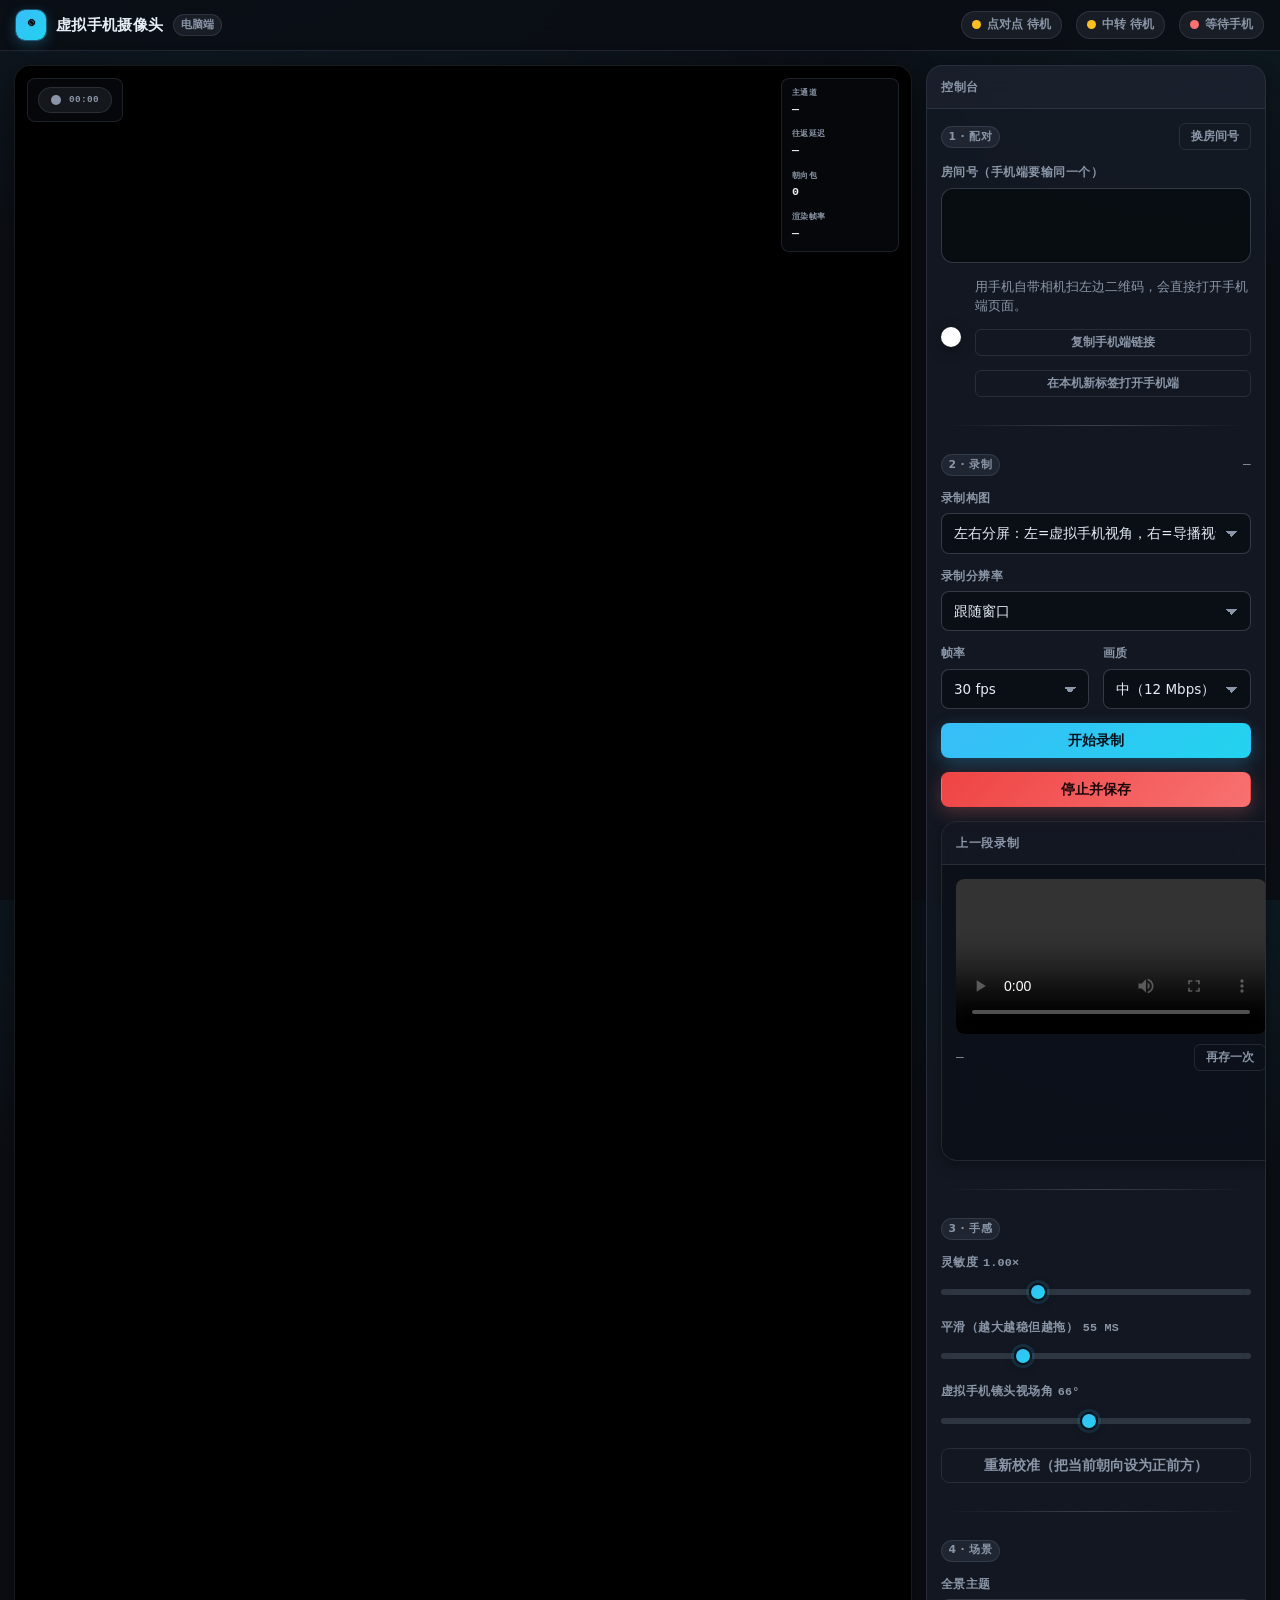
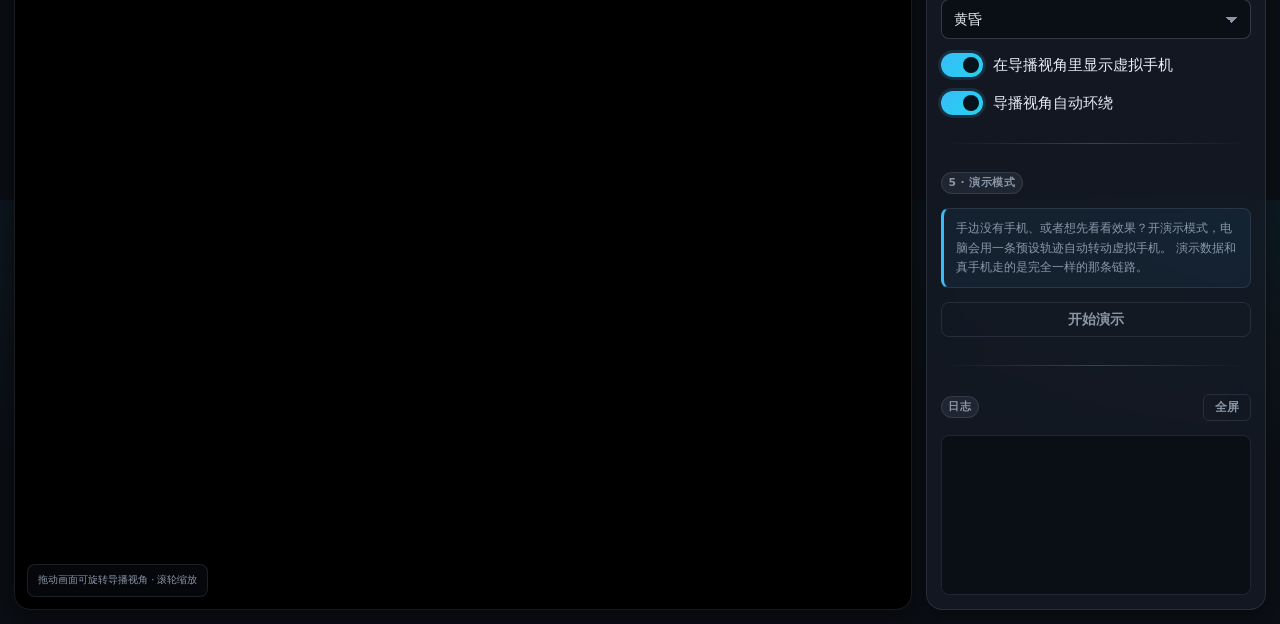
==== pc.html @ cfca565f "站点骨架：内嵌依赖、样式、部署流水线、全景模块与文档 - vendor/ 内嵌 three.js、OrbitControls、PeerJS、MQTT.js、qrcode-generator，运行时零 " ====
<!DOCTYPE html>
<html lang="zh-CN">
<head>
<meta charset="utf-8" />
<meta name="viewport" content="width=device-width, initial-scale=1, viewport-fit=cover" />
<title>电脑端 · 虚拟手机摄像头</title>
<link rel="stylesheet" href="./assets/css/style.css" />
<script src="./vendor/peerjs.min.js"></script>
<script src="./vendor/mqtt.min.js"></script>
<script src="./vendor/qrcode.min.js"></script>
<script type="importmap">
{ "imports": { "three": "./vendor/three.module.js" } }
</script>
</head>
<body>
<div class="app app--pc">
  <header class="topbar">
    <div class="brand">
      <span class="brand-logo">◉</span>
      <b>虚拟手机摄像头</b>
      <span class="badge">电脑端</span>
    </div>
    <div class="spacer"></div>
    <span class="pill" id="pill-webrtc"><span class="dot dot--warn"></span><span class="pill__text">点对点 待机</span></span>
    <span class="pill" id="pill-mqtt"><span class="dot dot--warn"></span><span class="pill__text">中转 待机</span></span>
    <span class="pill" id="pill-data"><span class="dot dot--bad"></span><span class="pill__text">等待手机</span></span>
  </header>

  <main class="main">
    <section class="viewport" id="viewport">
      <div id="stage" style="position:absolute;inset:0;display:flex;align-items:center;justify-content:center;">
        <canvas id="gl" class="viewport__canvas"></canvas>
      </div>

      <div class="overlay overlay--tl">
        <div class="rec" id="rec-badge">
          <span class="rec__dot"></span>
          <span class="rec__time" id="rec-time">00:00</span>
        </div>
      </div>

      <div class="overlay overlay--tr">
        <div class="grid-stats">
          <div class="stat"><span class="stat__k">主通道</span><span class="stat__v" id="s-chan">—</span></div>
          <div class="stat"><span class="stat__k">往返延迟</span><span class="stat__v" id="s-rtt">—</span></div>
          <div class="stat"><span class="stat__k">朝向包</span><span class="stat__v" id="s-pkts">0</span></div>
          <div class="stat"><span class="stat__k">渲染帧率</span><span class="stat__v" id="s-fps">—</span></div>
        </div>
      </div>

      <div class="overlay overlay--bl">
        <span class="muted">拖动画面可旋转导播视角 · 滚轮缩放</span>
      </div>

      <div id="labels"></div>
    </section>

    <aside class="panel">
      <div class="panel__title">控制台</div>
      <div class="panel__body">

        <div class="row">
          <span class="badge">1 · 配对</span>
          <button class="btn btn--ghost btn--sm" id="btn-new-room">换房间号</button>
        </div>

        <div class="field">
          <label class="field__label" for="room-display">房间号（手机端要输同一个）</label>
          <input class="input code-input" id="room-display" readonly />
        </div>

        <div class="row">
          <div class="qr" id="qr" style="flex:0 0 auto;"></div>
          <div class="stack" style="flex:1 1 0;min-width:0;">
            <p class="muted" style="margin:0;">用手机自带相机扫左边二维码，会直接打开手机端页面。</p>
            <button class="btn btn--ghost btn--sm btn--block" id="btn-copy-link">复制手机端链接</button>
            <button class="btn btn--ghost btn--sm btn--block" id="btn-open-phone">在本机新标签打开手机端</button>
          </div>
        </div>

        <div class="divider"></div>

        <div class="row">
          <span class="badge">2 · 录制</span>
          <span class="muted mono" id="hint-mime">—</span>
        </div>

        <div class="field">
          <label class="field__label" for="sel-layout">录制构图</label>
          <select class="select" id="sel-layout">
            <option value="split">左右分屏：左=虚拟手机视角，右=导播视角</option>
            <option value="phone">只录虚拟手机第一人称视角</option>
            <option value="operator">只录导播视角</option>
          </select>
        </div>

        <div class="field">
          <label class="field__label" for="sel-res">录制分辨率</label>
          <select class="select" id="sel-res">
            <option value="auto">跟随窗口</option>
            <option value="1280x720">横屏 1280 × 720</option>
            <option value="1920x1080">横屏 1920 × 1080</option>
            <option value="720x1280">竖屏 720 × 1280</option>
            <option value="1080x1920">竖屏 1080 × 1920</option>
          </select>
        </div>

        <div class="row">
          <div class="field" style="flex:1 1 0;">
            <label class="field__label" for="sel-fps">帧率</label>
            <select class="select" id="sel-fps">
              <option value="30">30 fps</option>
              <option value="60">60 fps</option>
            </select>
          </div>
          <div class="field" style="flex:1 1 0;">
            <label class="field__label" for="sel-quality">画质</label>
            <select class="select" id="sel-quality">
              <option value="20000000">高（20 Mbps）</option>
              <option value="12000000" selected>中（12 Mbps）</option>
              <option value="6000000">低（6 Mbps）</option>
            </select>
          </div>
        </div>

        <div class="stack">
          <button class="btn btn--primary btn--block" id="btn-rec">开始录制</button>
          <button class="btn btn--danger btn--block hidden" id="btn-stop">停止并保存</button>
        </div>

        <div class="panel hidden" id="result-panel" style="background:rgba(6,9,14,0.5);">
          <div class="panel__title">上一段录制</div>
          <div class="panel__body" style="gap:10px;">
            <video id="result-video" controls playsinline style="width:100%;border-radius:8px;background:#000;"></video>
            <div class="row">
              <span class="muted mono" id="result-meta">—</span>
              <button class="btn btn--ghost btn--sm" id="btn-again">再存一次</button>
            </div>
          </div>
        </div>

        <div class="divider"></div>

        <div class="row"><span class="badge">3 · 手感</span></div>

        <div class="field">
          <label class="field__label" for="rng-gain">灵敏度 <span class="mono" id="val-gain">1.00×</span></label>
          <input class="range" id="rng-gain" type="range" min="0.4" max="2.4" step="0.05" value="1" />
        </div>

        <div class="field">
          <label class="field__label" for="rng-smooth">平滑（越大越稳但越拖） <span class="mono" id="val-smooth">55 ms</span></label>
          <input class="range" id="rng-smooth" type="range" min="0" max="220" step="5" value="55" />
        </div>

        <div class="field">
          <label class="field__label" for="rng-fov">虚拟手机镜头视场角 <span class="mono" id="val-fov">66°</span></label>
          <input class="range" id="rng-fov" type="range" min="35" max="100" step="1" value="66" />
        </div>

        <button class="btn btn--ghost btn--block" id="btn-recal">重新校准（把当前朝向设为正前方）</button>

        <div class="divider"></div>

        <div class="row"><span class="badge">4 · 场景</span></div>

        <div class="field">
          <label class="field__label" for="sel-theme">全景主题</label>
          <select class="select" id="sel-theme">
            <option value="dusk" selected>黄昏</option>
            <option value="day">白天</option>
            <option value="night">夜晚</option>
            <option value="space">深空</option>
          </select>
        </div>

        <label class="switch">
          <input type="checkbox" id="sw-phone" checked />
          <span class="switch__track"></span>
          <span>在导播视角里显示虚拟手机</span>
        </label>

        <label class="switch">
          <input type="checkbox" id="sw-auto" checked />
          <span class="switch__track"></span>
          <span>导播视角自动环绕</span>
        </label>

        <div class="divider"></div>

        <div class="row"><span class="badge">5 · 演示模式</span></div>
        <div class="help">
          手边没有手机、或者想先看看效果？开演示模式，电脑会用一条预设轨迹自动转动虚拟手机。
          演示数据和真手机走的是完全一样的那条链路。
        </div>
        <button class="btn btn--ghost btn--block" id="btn-demo">开始演示</button>

        <div class="divider"></div>

        <div class="row">
          <span class="badge">日志</span>
          <button class="btn btn--ghost btn--sm" id="btn-fullscreen">全屏</button>
        </div>
        <div class="log" id="log"></div>

      </div>
    </aside>
  </main>
</div>

<div class="toast" id="toast"></div>

<script type="module">
import { VirtualPhoneStudio } from './src/scene.js';
import { DualTransport } from './src/transport.js';
import { OrientationSmoother } from './src/orientation.js';
import { CanvasRecorder, recorderSupport } from './src/recorder.js';
import { renderQr } from './src/qr.js';
import { MSG, randomRoom, normalizeRoom, isValidRoom } from './src/protocol.js';
import {
  $, createLogger, createToast, setPill, copyText, downloadBlob,
  fmtClock, fmtBytes, timestampName, toggleFullscreen,
} from './src/ui.js';
import * as THREE from 'three';

const log = createLogger($('#log'));
const toast = createToast($('#toast'));

// ---- 房间号 -------------------------------------------------------------

const params = new URLSearchParams(location.search);
let room = normalizeRoom(params.get('room'));
if (!isValidRoom(room)) {
  room = randomRoom();
  params.set('room', room);
  history.replaceState(null, '', `${location.pathname}?${params}`);
}

function phoneUrl(r = room) {
  const url = new URL('./phone.html', location.href);
  url.searchParams.set('room', r);
  url.search = url.searchParams.toString();
  return url.toString();
}

function setupRoom(r) {
  room = r;
  $('#room-display').value = r;
  renderQr($('#qr'), phoneUrl(r));
}
setupRoom(room);

// ---- 3D 场景 ------------------------------------------------------------

const studio = new VirtualPhoneStudio({ canvas: $('#gl'), container: $('#stage') });
studio.setLayout($('#sel-layout').value);
studio.setFov(Number($('#rng-fov').value));

let panoramaTheme = $('#sel-theme').value;
async function applyTheme(theme) {
  await studio.setPanorama(theme);
  log.ok(`全景已切换：${theme}`);
}
applyTheme(panoramaTheme).catch((err) => log.err(`全景加载失败：${err.message}`));

// ---- 传输 / 朝向 ---------------------------------------------------------

let transport = null;
const smoother = new OrientationSmoother({ tau: 0.055 });
const incoming = new THREE.Quaternion();
let lastOrientationAt = -1e9;
let demoRunning = false;
let demoHandler = 0;

const CHANNEL_LABEL = { webrtc: 'WebRTC', mqtt: 'MQTT', demo: '演示' };
const STATE_LABEL = { idle: '待机', connecting: '连接中', open: '已连', failed: '不可用' };

function pillState(state) {
  if (state === 'open') return 'ok';
  if (state === 'failed') return 'bad';
  return 'warn';
}

function paintStatus(snap) {
  setPill($('#pill-webrtc'), pillState(snap.webrtc.state), `点对点 ${STATE_LABEL[snap.webrtc.state] || snap.webrtc.state}`);
  setPill($('#pill-mqtt'), pillState(snap.mqtt.state), `中转 ${STATE_LABEL[snap.mqtt.state] || snap.mqtt.state}`);
}

function onMessage(msg) {
  if (msg.t === MSG.ORIENT && Array.isArray(msg.q) && msg.q.length === 4) {
    incoming.fromArray(msg.q);
    smoother.push(incoming, performance.now());
    lastOrientationAt = performance.now();
    if (msg.from === 'phone' && demoRunning) stopDemo('真手机已接入，演示模式自动关闭');
    return;
  }
  if (msg.t === MSG.HELLO) {
    log.ok(`手机端已接入房间 ${room}`);
    toast('手机已连接，转动手机试试');
  }
}

function startTransport(r) {
  if (transport) transport.close();
  transport = new DualTransport({ room: r, role: 'pc', log: () => {} });
  transport.onMessage(onMessage);
  transport.onStatus(paintStatus);
  transport.start();
  log.info(`开始监听房间 ${r}（WebRTC + MQTT 双通道）`);
}

startTransport(room);

let fpsFrames = 0;
let fpsAt = performance.now();

studio.onFrame = (dt) => {
  fpsFrames++;
  const fresh = performance.now() - lastOrientationAt < 1200;
  if (fresh) {
    smoother.latency = (transport?.stats.rtt || 0) / 1000;
    studio.setOrientation(smoother.update(dt));
  } else {
    studio.setIdle(true);
  }
};

// ---- 演示模式 -----------------------------------------------------------

const demoEuler = new THREE.Euler();
const demoQuat = new THREE.Quaternion();

function demoOrientation(t) {
  demoEuler.set(
    Math.sin(t * 0.21 + 1.1) * 0.40,
    Math.sin(t * 0.33) * 1.65,
    Math.sin(t * 0.13) * 0.20,
    'YXZ',
  );
  return demoQuat.setFromEuler(demoEuler);
}

function startDemo() {
  if (demoRunning) return;
  demoRunning = true;
  smoother.calibrated = false;
  lastOrientationAt = -1e9;
  const t0 = performance.now();
  demoHandler = setInterval(() => {
    const q = demoOrientation((performance.now() - t0) / 1000);
    transport.inject(MSG.ORIENT, { q: q.toArray() });
  }, 1000 / 60);
  $('#btn-demo').textContent = '停止演示';
  $('#btn-demo').classList.replace('btn--ghost', 'btn--danger');
  log.ok('演示模式开启');
}

function stopDemo(reason) {
  if (!demoRunning) return;
  demoRunning = false;
  clearInterval(demoHandler);
  demoHandler = 0;
  $('#btn-demo').textContent = '开始演示';
  $('#btn-demo').classList.replace('btn--danger', 'btn--ghost');
  if (reason) {
    log.warn(reason);
    toast(reason, 'err');
  }
}

// ---- 录制 ---------------------------------------------------------------

const support = recorderSupport();
$('#hint-mime').textContent = support.ok ? support.mimeType.slice(0, 24) : '不支持录制';
if (!support.ok) {
  $('#btn-rec').disabled = true;
  $('#btn-rec').textContent = '此浏览器不支持录制';
  log.err('这个浏览器不支持 canvas.captureStream()，请换电脑上的 Chrome 或 Edge');
}

let resultUrl = '';

const recorder = new CanvasRecorder($('#gl'), {
  onStateChange: ({ state, error }) => {
    const live = state === 'recording';
    $('#rec-badge').classList.toggle('rec--live', live);
    $('#btn-rec').classList.toggle('hidden', live);
    $('#btn-stop').classList.toggle('hidden', !live);
    if (state === 'error') {
      log.err(`录制出错：${error?.message || error}`);
      toast('录制出错，请看右侧日志', 'err');
    }
  },
  onDone: ({ blob, duration, mimeType }) => {
    const ext = mimeType.includes('mp4') ? 'mp4' : 'webm';
    const name = timestampName('虚拟手机录制', ext);
    downloadBlob(blob, name);
    if (resultUrl) URL.revokeObjectURL(resultUrl);
    resultUrl = URL.createObjectURL(blob);
    const video = $('#result-video');
    video.src = resultUrl;
    $('#result-meta').textContent = `${fmtClock(duration)} · ${fmtBytes(blob.size)} · .${ext}`;
    $('#result-panel').classList.remove('hidden');
    $('#result-panel').dataset.filename = name;
    log.ok(`已保存 ${name}（${fmtClock(duration)}，${fmtBytes(blob.size)}）`);
    toast('录制完成，视频已开始下载');
  },
});

function startRecording() {
  try {
    recorder.start({
      fps: Number($('#sel-fps').value),
      bitsPerSecond: Number($('#sel-quality').value),
    });
    log.ok('开始录制虚拟手机画面');
  } catch (err) {
    log.err(err.message);
    toast(err.message, 'err');
  }
}

// ---- 控件 ---------------------------------------------------------------

$('#sel-layout').addEventListener('change', (e) => {
  studio.setLayout(e.target.value);
  updateViewLabels();
  if (e.target.value === 'split') toast('分屏模式下，录出来的视频会包含左右两半');
});

$('#sel-res').addEventListener('change', (e) => {
  const value = e.target.value;
  if (value === 'auto') {
    studio.setRenderSize('auto');
    return;
  }
  const [w, h] = value.split('x').map(Number);
  studio.setRenderSize({ w, h });
  log.info(`渲染分辨率固定为 ${w}×${h}，录制出来的视频就是这个尺寸`);
});

$('#rng-gain').addEventListener('input', (e) => {
  const gain = Number(e.target.value);
  smoother.gain = gain;
  $('#val-gain').textContent = `${gain.toFixed(2)}×`;
});

$('#rng-smooth').addEventListener('input', (e) => {
  const ms = Number(e.target.value);
  smoother.tau = Math.max(0.001, ms / 1000);
  $('#val-smooth').textContent = `${ms} ms`;
});

$('#rng-fov').addEventListener('input', (e) => {
  const fov = Number(e.target.value);
  studio.setFov(fov);
  $('#val-fov').textContent = `${fov}°`;
});

$('#btn-recal').addEventListener('click', () => {
  smoother.calibrate();
  studio.snapOrientation();
  log.info('已重新校准，当前朝向被设为正前方');
  toast('已重新校准');
});

$('#sel-theme').addEventListener('change', (e) => {
  panoramaTheme = e.target.value;
  applyTheme(panoramaTheme).catch((err) => log.err(`全景加载失败：${err.message}`));
});

$('#sw-phone').addEventListener('change', (e) => studio.setShowPhone(e.target.checked));
$('#sw-auto').addEventListener('change', (e) => studio.setAutoRotate(e.target.checked));

$('#btn-rec').addEventListener('click', startRecording);
$('#btn-stop').addEventListener('click', () => recorder.stop());
$('#btn-demo').addEventListener('click', () => (demoRunning ? stopDemo('演示已停止') : startDemo()));
$('#btn-fullscreen').addEventListener('click', () => toggleFullscreen(document.documentElement));

$('#btn-copy-link').addEventListener('click', async () => {
  const ok = await copyText(phoneUrl());
  toast(ok ? '手机端链接已复制' : '复制失败，请手动抄写下面的房间号', ok ? 'ok' : 'err');
});

$('#btn-open-phone').addEventListener('click', () => window.open(phoneUrl(), '_blank'));

$('#btn-new-room').addEventListener('click', () => {
  const next = randomRoom();
  params.set('room', next);
  history.replaceState(null, '', `${location.pathname}?${params}`);
  setupRoom(next);
  startTransport(next);
  smoother.calibrated = false;
  lastOrientationAt = -1e9;
  log.warn(`已换到新房间 ${next}，手机端需要重新扫码`);
  toast(`新房间号 ${next}`);
});

$('#btn-again').addEventListener('click', () => {
  const blob = recorder.lastBlob;
  if (!blob) return;
  downloadBlob(blob, $('#result-panel').dataset.filename || timestampName('虚拟手机录制', 'webm'));
});

// 空格键开始 / 停止录制
window.addEventListener('keydown', (e) => {
  if (e.code !== 'Space' || e.target instanceof HTMLInputElement || e.target instanceof HTMLSelectElement) return;
  e.preventDefault();
  recorder.recording ? recorder.stop() : startRecording();
});

// ---- 视口标签与实时读数 --------------------------------------------------

const labelLayer = $('#labels');

// 只建一次 DOM，之后每次只改位置和文案，避免每 400ms 重建节点。
function makeLabel() {
  const el = document.createElement('div');
  el.className = 'pip__label';
  labelLayer.appendChild(el);
  return el;
}
const phoneLabel = makeLabel();
const operatorLabel = makeLabel();

function updateViewLabels() {
  const view = studio.getViewRects();
  const { scale, size } = view;
  const place = (el, rect, text) => {
    if (!rect || !text) {
      el.classList.add('hidden');
      return;
    }
    el.classList.remove('hidden');
    el.style.left = `${rect.x * scale + 12}px`;
    el.style.bottom = `${(size.h - rect.y - rect.h) * scale + 12}px`;
    el.textContent = text;
  };
  place(phoneLabel, view.phone, '虚拟手机视角（录这里）');
  place(operatorLabel, view.operator, '导播视角');
}

setInterval(() => {
  const now = performance.now();
  const fps = (fpsFrames * 1000) / Math.max(1, now - fpsAt);
  fpsFrames = 0;
  fpsAt = now;

  $('#s-fps').textContent = Number.isFinite(fps) ? fps.toFixed(0) : '—';
  const stats = transport?.stats;
  $('#s-chan').textContent = stats?.primaryChannel ? CHANNEL_LABEL[stats.primaryChannel] : '—';
  $('#s-rtt').textContent = Number.isFinite(stats?.rtt) ? `${stats.rtt.toFixed(0)} ms` : '—';
  $('#s-pkts').textContent = String(stats?.orientCount ?? 0);

  const active = transport?.peerActive;
  setPill($('#pill-data'), active ? 'ok' : 'bad', active ? '手机在线' : '等待手机');

  if (recorder.recording) $('#rec-time').textContent = fmtClock(recorder.elapsed);
  updateViewLabels();
}, 400);

updateViewLabels();

// ---- 收尾 ---------------------------------------------------------------

window.addEventListener('beforeunload', () => {
  transport?.close();
  clearInterval(demoHandler);
  studio.dispose();
});

if (params.get('debug') === '1') {
  window.__vf = { studio, transport, smoother, recorder, startDemo, stopDemo, room: () => room };
  log.warn('已开启调试钩子 window.__vf');
}

log.ok('电脑端已就绪，把上面的房间号或二维码给手机端');
</script>
</body>
</html>
---- assets/css/style.css ----
/* ==========================================================================
   style.css — 深色科技风 / 玻璃拟态工具界面
   --------------------------------------------------------------------------
   分区索引：
     01. 主题变量 (:root)
     02. 基础重置与排版 (html / body)
     03. 通用工具类 (hidden / muted / mono / divider / kbd / qr / badge / spacer)
     04. 应用骨架与顶栏 (.app / .topbar / .brand / .main)
     05. 状态指示 (.pill / .dot)
     06. 面板组件 (.panel / .stack / .row)
     07. 按钮 (.btn 及修饰符)
     08. 表单控件 (.field / .input / .select / .range / .switch)
     09. 房间码输入 (.code-input)
     10. 首页角色选择 (.role-grid / .role-card)
     11. 3D 视口与叠加层 (.viewport / .overlay)
     12. 画中画预览与录制指示 (.pip / .rec)
     13. 数据读数 (.hud / .stat / .grid-stats)
     14. 触摸方向盘 (.pad)
     15. 日志 (.log)
     16. 提示条 (.toast)
     17. 说明与帮助 (.help)
     18. 响应式布局
     19. 无障碍与动画偏好
   ========================================================================== */


/* ===== 01. 主题变量 (:root) ===== */
:root {
  /* 基础背景层级 */
  --bg: #0b0e14;            /* 页面底色：深灰近黑 */
  --bg-elev: #11151f;       /* 抬升背景（视口、凹陷区） */
  --panel: rgba(23, 28, 40, 0.72); /* 玻璃面板半透明底 */
  --panel-solid: #161b26;   /* 面板降级实色 */
  --border: rgba(148, 163, 184, 0.16); /* 常规描边 */
  --border-strong: rgba(148, 163, 184, 0.30);

  /* 文字 */
  --text: #e6edf6;
  --text-dim: #8b97a8;      /* 次级 / 说明文字 */

  /* 强调色：青蓝 */
  --accent: #38bdf8;
  --accent-2: #22d3ee;      /* 次级青蓝（渐变 / hover） */
  --accent-soft: rgba(56, 189, 248, 0.14);
  --accent-ring: rgba(56, 189, 248, 0.45);

  /* 语义色 */
  --ok: #34d399;
  --warn: #fbbf24;
  --err: #f87171;

  /* 尺寸与节奏 */
  --radius: 12px;
  --radius-sm: 8px;
  --radius-lg: 16px;
  --gap: 14px;

  /* 阴影与模糊 */
  --shadow: 0 10px 30px rgba(0, 0, 0, 0.45);
  --shadow-sm: 0 4px 14px rgba(0, 0, 0, 0.35);
  --blur: 14px;

  /* 单色字体栈 */
  --mono: ui-monospace, "SFMono-Regular", "SF Mono", Menlo, Consolas,
    "Liberation Mono", monospace;
}


/* ===== 02. 基础重置与排版 (html / body) ===== */
* {
  box-sizing: border-box;
}

html {
  height: 100%;
  color-scheme: dark;
  -webkit-text-size-adjust: 100%;
  text-size-adjust: 100%;
}

body {
  min-height: 100%;
  margin: 0;
  padding: 0;
  background:
    radial-gradient(1200px 600px at 15% -10%, rgba(56, 189, 248, 0.08), transparent 60%),
    radial-gradient(1000px 500px at 100% 0%, rgba(34, 211, 238, 0.06), transparent 55%),
    var(--bg);
  color: var(--text);
  font-family: system-ui, -apple-system, "Segoe UI", "Microsoft YaHei",
    "PingFang SC", "Noto Sans SC", sans-serif;
  font-size: 15px;
  line-height: 1.5;
  -webkit-font-smoothing: antialiased;
  -moz-osx-font-smoothing: grayscale;
}

h1, h2, h3, h4, p {
  margin: 0;
}

a {
  color: var(--accent);
  text-decoration: none;
}

a:hover {
  color: var(--accent-2);
}


/* ===== 03. 通用工具类 ===== */
.hidden {
  display: none; /* 覆盖性工具类，用于 JS 切换显示 */
}

.muted {
  color: var(--text-dim);
  font-size: 0.85em;
}

.mono {
  font-family: var(--mono);
  font-variant-numeric: tabular-nums;
  letter-spacing: 0.02em;
}

.divider {
  height: 1px;
  width: 100%;
  border: 0;
  margin: var(--gap) 0;
  background: linear-gradient(
    to right,
    transparent,
    var(--border-strong),
    transparent
  );
}

.spacer {
  flex: 1 1 auto;
}

.kbd {
  display: inline-flex;
  align-items: center;
  justify-content: center;
  min-width: 1.6em;
  padding: 0.15em 0.5em;
  border: 1px solid var(--border-strong);
  border-bottom-width: 2px;
  border-radius: 6px;
  background: rgba(148, 163, 184, 0.10);
  color: var(--text);
  font-family: var(--mono);
  font-size: 0.78em;
  line-height: 1.2;
  white-space: nowrap;
}

.badge {
  display: inline-flex;
  align-items: center;
  gap: 0.35em;
  padding: 0.18em 0.6em;
  border: 1px solid var(--border);
  border-radius: 999px;
  background: rgba(148, 163, 184, 0.10);
  color: var(--text-dim);
  font-size: 0.72em;
  font-weight: 600;
  letter-spacing: 0.04em;
  text-transform: uppercase;
}

.qr {
  display: inline-flex;
  align-items: center;
  justify-content: center;
  padding: 10px;
  border-radius: var(--radius);
  background: #ffffff; /* 二维码需白底留白保证可扫 */
  box-shadow: var(--shadow-sm);
  line-height: 0;
}

.qr img,
.qr canvas,
.qr svg {
  display: block;
  width: 100%;
  max-width: 220px;
  height: auto;
  border-radius: 4px;
}


/* ===== 04. 应用骨架与顶栏 ===== */
.app {
  display: flex;
  flex-direction: column;
  min-height: 100vh;
  min-height: 100dvh;
  width: 100%;
}

.topbar {
  display: flex;
  align-items: center;
  gap: var(--gap);
  flex: 0 0 auto;
  padding: 10px calc(16px + env(safe-area-inset-right)) 10px
    calc(16px + env(safe-area-inset-left));
  padding-top: calc(10px + env(safe-area-inset-top));
  border-bottom: 1px solid var(--border);
  background: rgba(11, 14, 20, 0.78);
  backdrop-filter: blur(var(--blur));
  -webkit-backdrop-filter: blur(var(--blur));
}

.brand {
  display: flex;
  align-items: center;
  gap: 10px;
  font-weight: 700;
  letter-spacing: 0.02em;
  color: var(--text);
  white-space: nowrap;
}

.brand-logo {
  display: inline-flex;
  align-items: center;
  justify-content: center;
  width: 30px;
  height: 30px;
  flex: 0 0 auto;
  border-radius: 9px;
  background: linear-gradient(135deg, var(--accent), var(--accent-2));
  color: #06121c;
  font-family: var(--mono);
  font-size: 15px;
  font-weight: 800;
  box-shadow: 0 0 0 1px rgba(56, 189, 248, 0.35), 0 4px 14px rgba(56, 189, 248, 0.28);
}

.main {
  flex: 1 1 auto;
  min-height: 0;
  display: flex;
  flex-direction: column;
  gap: var(--gap);
  padding: var(--gap);
  padding-left: calc(var(--gap) + env(safe-area-inset-left));
  padding-right: calc(var(--gap) + env(safe-area-inset-right));
  padding-bottom: calc(var(--gap) + env(safe-area-inset-bottom));
}

/* pc.html：默认单列（窄屏），宽屏时改为两栏，详见第 18 节 */
.app--pc .main {
  flex-direction: column;
}

/* phone.html：全屏移动遥控器 */
.app--phone {
  min-height: 100vh;
  min-height: 100dvh;
  height: 100vh;
  height: 100dvh;
  overflow: hidden;
  background: var(--bg);
}

.app--phone .main {
  flex: 1 1 auto;
  min-height: 0;
  gap: 10px;
  padding: 10px;
  padding-left: calc(10px + env(safe-area-inset-left));
  padding-right: calc(10px + env(safe-area-inset-right));
  padding-bottom: calc(10px + env(safe-area-inset-bottom));
}


/* ===== 05. 状态指示 (.pill / .dot) ===== */
.pill {
  display: inline-flex;
  align-items: center;
  gap: 6px;
  padding: 4px 10px;
  border: 1px solid var(--border);
  border-radius: 999px;
  background: rgba(148, 163, 184, 0.10);
  color: var(--text-dim);
  font-size: 0.78em;
  font-weight: 600;
  white-space: nowrap;
}

.pill--ok {
  border-color: rgba(52, 211, 153, 0.40);
  background: rgba(52, 211, 153, 0.14);
  color: var(--ok);
}

.pill--warn {
  border-color: rgba(251, 191, 36, 0.40);
  background: rgba(251, 191, 36, 0.14);
  color: var(--warn);
}

.pill--bad {
  border-color: rgba(248, 113, 113, 0.40);
  background: rgba(248, 113, 113, 0.14);
  color: var(--err);
}

/* 呼吸脉冲圆点：颜色由修饰类切换，动画统一在 .dot 上 */
.dot {
  display: inline-block;
  width: 9px;
  height: 9px;
  flex: 0 0 auto;
  border-radius: 50%;
  background: var(--text-dim);
  box-shadow: 0 0 0 0 rgba(148, 163, 184, 0.6);
  animation: dot-pulse 1.8s ease-in-out infinite;
}

.dot--ok {
  background: var(--ok);
  box-shadow: 0 0 0 0 rgba(52, 211, 153, 0.65);
}

.dot--warn {
  background: var(--warn);
  box-shadow: 0 0 0 0 rgba(251, 191, 36, 0.65);
}

.dot--bad {
  background: var(--err);
  box-shadow: 0 0 0 0 rgba(248, 113, 113, 0.65);
}

@keyframes dot-pulse {
  0%   { transform: scale(1);    opacity: 1; }
  50%  { transform: scale(1.15); opacity: 0.55; }
  100% { transform: scale(1);    opacity: 1; }
}


/* ===== 06. 面板组件 (.panel / .stack / .row) ===== */
.panel {
  display: flex;
  flex-direction: column;
  min-width: 0;
  border: 1px solid var(--border);
  border-radius: var(--radius-lg);
  /* 降级：先给不透明/半透明底色，再叠加模糊（不支持时不影响可读性） */
  background: var(--panel-solid);
  background: var(--panel);
  backdrop-filter: blur(var(--blur)) saturate(1.2);
  -webkit-backdrop-filter: blur(var(--blur)) saturate(1.2);
  box-shadow: var(--shadow-sm);
  overflow: hidden;
}

.panel__title {
  display: flex;
  align-items: center;
  gap: 8px;
  padding: 12px 14px;
  border-bottom: 1px solid var(--border);
  background: rgba(148, 163, 184, 0.05);
  font-size: 0.82em;
  font-weight: 700;
  letter-spacing: 0.06em;
  text-transform: uppercase;
  color: var(--text-dim);
}

.panel__body {
  flex: 1 1 auto;
  min-height: 0;
  display: flex;
  flex-direction: column;
  gap: var(--gap);
  padding: 14px;
}

.panel__footer {
  display: flex;
  align-items: center;
  gap: 10px;
  padding: 12px 14px;
  border-top: 1px solid var(--border);
  background: rgba(148, 163, 184, 0.04);
}

/* 纵向控件栈 */
.stack {
  display: flex;
  flex-direction: column;
  gap: var(--gap);
}

/* 横向行，两端对齐 */
.row {
  display: flex;
  align-items: center;
  justify-content: space-between;
  gap: var(--gap);
  min-width: 0;
  flex-wrap: wrap;
}

.row--tight {
  gap: 6px;
  flex-wrap: nowrap;
}


/* ===== 07. 按钮 (.btn 及修饰符) ===== */
.btn {
  display: inline-flex;
  align-items: center;
  justify-content: center;
  gap: 8px;
  padding: 9px 16px;
  border: 1px solid var(--border-strong);
  border-radius: var(--radius-sm);
  background: rgba(148, 163, 184, 0.10);
  color: var(--text);
  font: inherit;
  font-size: 0.9em;
  font-weight: 600;
  line-height: 1.1;
  cursor: pointer;
  user-select: none;
  -webkit-user-select: none;
  transition: background 0.15s ease, border-color 0.15s ease,
    transform 0.08s ease, box-shadow 0.15s ease, color 0.15s ease;
}

.btn:hover:not(:disabled) {
  background: rgba(148, 163, 184, 0.18);
  border-color: var(--border-strong);
}

.btn:active:not(:disabled) {
  transform: translateY(1px);
}

.btn--primary {
  border-color: transparent;
  background: linear-gradient(135deg, var(--accent), var(--accent-2));
  color: #06121c;
  box-shadow: 0 6px 18px rgba(56, 189, 248, 0.28);
}

.btn--primary:hover:not(:disabled) {
  background: linear-gradient(135deg, var(--accent-2), var(--accent));
  box-shadow: 0 8px 22px rgba(56, 189, 248, 0.36);
}

.btn--ghost {
  border-color: var(--border);
  background: transparent;
  color: var(--text-dim);
}

.btn--ghost:hover:not(:disabled) {
  background: rgba(148, 163, 184, 0.10);
  color: var(--text);
}

.btn--danger {
  border-color: transparent;
  background: linear-gradient(135deg, #ef4444, #f87171);
  color: #1a0606;
  box-shadow: 0 6px 18px rgba(248, 113, 113, 0.26);
}

.btn--danger:hover:not(:disabled) {
  background: linear-gradient(135deg, #f87171, #ef4444);
}

.btn--block {
  display: flex;
  width: 100%;
}

.btn--sm {
  padding: 6px 11px;
  font-size: 0.78em;
  border-radius: 6px;
}

/* 禁用态：明显变灰 + 禁止光标。
   提高选择器特异性（.btn.btn:disabled）以确保在 .btn--primary 等修饰符下同样生效。 */
.btn.btn:disabled,
.btn.btn[disabled],
.btn.btn:disabled:hover {
  background: rgba(148, 163, 184, 0.10);
  border-color: var(--border);
  color: rgba(230, 237, 246, 0.35);
  box-shadow: none;
  opacity: 0.55;
  cursor: not-allowed;
  transform: none;
}


/* ===== 08. 表单控件 ===== */
.field {
  display: flex;
  flex-direction: column;
  gap: 6px;
  min-width: 0;
}

.field__label {
  font-size: 0.78em;
  font-weight: 600;
  letter-spacing: 0.04em;
  color: var(--text-dim);
  text-transform: uppercase;
}

.input,
.select {
  width: 100%;
  min-width: 0;
  padding: 9px 12px;
  border: 1px solid var(--border-strong);
  border-radius: var(--radius-sm);
  background: rgba(6, 9, 14, 0.6);
  color: var(--text);
  font: inherit;
  font-size: 0.9em;
  transition: border-color 0.15s ease, box-shadow 0.15s ease,
    background 0.15s ease;
}

.input::placeholder {
  color: rgba(139, 151, 168, 0.7);
}

.input:hover,
.select:hover {
  border-color: var(--border-strong);
}

.input:focus,
.select:focus {
  outline: none;
  border-color: var(--accent);
  background: rgba(6, 9, 14, 0.85);
  box-shadow: 0 0 0 3px var(--accent-ring);
}

.select {
  appearance: none;
  -webkit-appearance: none;
  padding-right: 34px;
  background-image: linear-gradient(45deg, transparent 50%, var(--text-dim) 50%),
    linear-gradient(135deg, var(--text-dim) 50%, transparent 50%);
  background-position: calc(100% - 18px) 52%, calc(100% - 12px) 52%;
  background-size: 6px 6px, 6px 6px;
  background-repeat: no-repeat;
  cursor: pointer;
}

/* 滑杆 input[type=range] */
.range {
  -webkit-appearance: none;
  appearance: none;
  width: 100%;
  height: 26px;
  margin: 0;
  background: transparent;
  cursor: pointer;
}

.range::-webkit-slider-runnable-track {
  height: 6px;
  border-radius: 999px;
  background: rgba(148, 163, 184, 0.22);
}

.range::-webkit-slider-thumb {
  -webkit-appearance: none;
  appearance: none;
  width: 18px;
  height: 18px;
  margin-top: -6px;
  border: 2px solid #06121c;
  border-radius: 50%;
  background: linear-gradient(135deg, var(--accent), var(--accent-2));
  box-shadow: 0 0 0 3px var(--accent-soft), 0 2px 8px rgba(0, 0, 0, 0.4);
  transition: transform 0.1s ease;
}

.range::-webkit-slider-thumb:hover {
  transform: scale(1.12);
}

.range::-moz-range-track {
  height: 6px;
  border-radius: 999px;
  background: rgba(148, 163, 184, 0.22);
}

.range::-moz-range-thumb {
  width: 16px;
  height: 16px;
  border: 2px solid #06121c;
  border-radius: 50%;
  background: linear-gradient(135deg, var(--accent), var(--accent-2));
  box-shadow: 0 0 0 3px var(--accent-soft);
}

.range:focus-visible::-webkit-slider-thumb {
  box-shadow: 0 0 0 4px var(--accent-ring);
}

.range:focus-visible::-moz-range-thumb {
  box-shadow: 0 0 0 4px var(--accent-ring);
}

/* 复选框开关 .switch */
.switch {
  position: relative;
  display: inline-flex;
  align-items: center;
  gap: 10px;
  cursor: pointer;
  user-select: none;
  -webkit-user-select: none;
}

.switch input[type="checkbox"] {
  position: absolute;
  width: 1px;
  height: 1px;
  margin: 0;
  padding: 0;
  opacity: 0;
  pointer-events: none;
}

.switch__track {
  position: relative;
  display: inline-block;
  width: 42px;
  height: 24px;
  flex: 0 0 auto;
  border: 1px solid var(--border-strong);
  border-radius: 999px;
  background: rgba(148, 163, 184, 0.16);
  transition: background 0.18s ease, border-color 0.18s ease;
}

.switch__track::after {
  content: "";
  position: absolute;
  top: 50%;
  left: 3px;
  width: 16px;
  height: 16px;
  border-radius: 50%;
  background: var(--text-dim);
  transform: translateY(-50%);
  transition: transform 0.18s ease, background 0.18s ease;
}

/* 选中态：必须使用 input:checked + .switch__track */
.switch input:checked + .switch__track {
  border-color: transparent;
  background: linear-gradient(135deg, var(--accent), var(--accent-2));
  box-shadow: 0 0 0 3px var(--accent-soft);
}

.switch input:checked + .switch__track::after {
  background: #06121c;
  transform: translateY(-50%) translateX(18px);
}

.switch input:focus-visible + .switch__track {
  outline: 2px solid var(--accent);
  outline-offset: 2px;
}

.switch input:disabled + .switch__track {
  opacity: 0.5;
  cursor: not-allowed;
}


/* ===== 09. 房间码输入 (.code-input) ===== */
.code-input {
  display: block;
  width: 100%;
  max-width: 420px;
  margin: 0 auto;
  padding: 14px 16px;
  border: 1px solid var(--border-strong);
  border-radius: var(--radius);
  background: rgba(6, 9, 14, 0.7);
  color: var(--accent);
  font-family: var(--mono);
  font-size: 2em;
  font-weight: 700;
  letter-spacing: 0.35em;
  text-align: center;
  text-transform: uppercase;
  transition: border-color 0.15s ease, box-shadow 0.15s ease;
}

.code-input::placeholder {
  color: rgba(139, 151, 168, 0.45);
  letter-spacing: 0.2em;
}

.code-input:focus {
  outline: none;
  border-color: var(--accent);
  box-shadow: 0 0 0 3px var(--accent-ring);
}


/* ===== 10. 首页角色选择 (.role-grid / .role-card) ===== */
.role-grid {
  display: grid;
  grid-template-columns: repeat(auto-fit, minmax(240px, 1fr));
  gap: var(--gap);
  width: 100%;
  max-width: 760px;
  margin: 0 auto;
}

.role-card {
  display: flex;
  flex-direction: column;
  align-items: flex-start;
  gap: 10px;
  padding: 22px;
  border: 1px solid var(--border);
  border-radius: var(--radius-lg);
  background: var(--panel-solid);
  background: var(--panel);
  backdrop-filter: blur(var(--blur)) saturate(1.2);
  -webkit-backdrop-filter: blur(var(--blur)) saturate(1.2);
  color: var(--text);
  text-align: left;
  cursor: pointer;
  transition: transform 0.16s ease, border-color 0.16s ease,
    box-shadow 0.16s ease, background 0.16s ease;
}

.role-card:hover {
  transform: translateY(-4px);
  border-color: var(--accent);
  box-shadow: 0 14px 34px rgba(0, 0, 0, 0.45),
    0 0 0 1px var(--accent-ring) inset;
}

.role-card__icon {
  display: inline-flex;
  align-items: center;
  justify-content: center;
  width: 48px;
  height: 48px;
  border-radius: 12px;
  background: linear-gradient(135deg, var(--accent), var(--accent-2));
  color: #06121c;
  font-size: 22px;
  box-shadow: 0 6px 18px rgba(56, 189, 248, 0.28);
}

.role-card__title {
  font-size: 1.15em;
  font-weight: 700;
  color: var(--text);
}

.role-card__desc {
  font-size: 0.88em;
  color: var(--text-dim);
  line-height: 1.55;
}


/* ===== 11. 3D 视口与叠加层 ===== */
.viewport {
  position: relative;
  flex: 1 1 auto;
  min-height: 260px;
  width: 100%;
  overflow: hidden;
  border: 1px solid var(--border);
  border-radius: var(--radius-lg);
  background: #000000;
  box-shadow: var(--shadow);
}

.viewport__canvas {
  display: block;
  width: 100%;
  height: 100%;
}

.viewport canvas {
  display: block;
  width: 100%;
  height: 100%;
}

/* 视口内的信息叠加层 */
.overlay {
  position: absolute;
  z-index: 2;
  display: flex;
  flex-direction: column;
  gap: 6px;
  padding: 8px 10px;
  border: 1px solid var(--border);
  border-radius: var(--radius-sm);
  background: rgba(11, 14, 20, 0.55);
  backdrop-filter: blur(8px);
  -webkit-backdrop-filter: blur(8px);
  font-size: 0.78em;
  color: var(--text);
  pointer-events: none;
  max-width: 60%;
}

.overlay--tl {
  top: 12px;
  left: 12px;
}

.overlay--tr {
  top: 12px;
  right: 12px;
}

.overlay--bl {
  bottom: 12px;
  left: 12px;
}


/* ===== 12. 画中画预览与录制指示 ===== */
.pip {
  position: absolute;
  right: 14px;
  bottom: 14px;
  z-index: 3;
  width: 34%;
  max-width: 220px;
  aspect-ratio: 9 / 16;
  overflow: hidden;
  border: 1px solid var(--border-strong);
  border-radius: var(--radius);
  background: #05070b;
  box-shadow: var(--shadow);
}

.pip video,
.pip canvas,
.pip img {
  display: block;
  width: 100%;
  height: 100%;
  object-fit: cover;
}

.pip__label {
  position: absolute;
  left: 8px;
  bottom: 8px;
  padding: 2px 8px;
  border-radius: 999px;
  background: rgba(11, 14, 20, 0.72);
  color: var(--text-dim);
  font-size: 0.68em;
  font-weight: 600;
  letter-spacing: 0.05em;
  text-transform: uppercase;
}

/* 录制指示 */
.rec {
  display: inline-flex;
  align-items: center;
  gap: 8px;
  padding: 5px 12px;
  border: 1px solid var(--border);
  border-radius: 999px;
  background: rgba(148, 163, 184, 0.10);
  color: var(--text-dim);
  font-size: 0.8em;
  font-weight: 600;
}

.rec--live {
  border-color: rgba(248, 113, 113, 0.45);
  background: rgba(248, 113, 113, 0.14);
  color: var(--err);
}

.rec__dot {
  display: inline-block;
  width: 10px;
  height: 10px;
  flex: 0 0 auto;
  border-radius: 50%;
  background: var(--text-dim);
}

.rec--live .rec__dot {
  background: var(--err);
  animation: rec-blink 1s steps(1, end) infinite;
}

.rec__time {
  font-family: var(--mono);
  font-variant-numeric: tabular-nums;
  letter-spacing: 0.04em;
}

@keyframes rec-blink {
  0%, 49%  { opacity: 1; }
  50%, 100% { opacity: 0.15; }
}


/* ===== 13. 数据读数 (.hud / .stat / .grid-stats) ===== */
.hud {
  display: flex;
  align-items: center;
  gap: 10px;
  flex-wrap: wrap;
  padding: 8px 12px;
  border: 1px solid var(--border);
  border-radius: var(--radius-sm);
  background: rgba(6, 9, 14, 0.5);
}

.stat {
  display: flex;
  flex-direction: column;
  gap: 2px;
  min-width: 0;
}

.stat__k {
  font-size: 0.68em;
  font-weight: 600;
  letter-spacing: 0.06em;
  text-transform: uppercase;
  color: var(--text-dim);
}

.stat__v {
  font-family: var(--mono);
  font-variant-numeric: tabular-nums;
  font-size: 1em;
  font-weight: 600;
  color: var(--text);
}

.grid-stats {
  display: grid;
  grid-template-columns: repeat(auto-fit, minmax(96px, 1fr));
  gap: 10px;
}


/* ===== 14. 触摸方向盘 (.pad) ===== */
.pad {
  position: relative;
  flex: 1 1 auto;
  min-height: 0;
  display: grid;
  grid-template-columns: repeat(3, 1fr);
  grid-template-rows: repeat(3, 1fr);
  gap: 8px;
  padding: 8px;
  border: 1px solid var(--border);
  border-radius: var(--radius-lg);
  background: rgba(6, 9, 14, 0.45);
  backdrop-filter: blur(6px);
  -webkit-backdrop-filter: blur(6px);
  touch-action: none;
  user-select: none;
  -webkit-user-select: none;
}

.pad__zone {
  display: flex;
  align-items: center;
  justify-content: center;
  /* 触摸目标 ≥ 64px */
  min-height: 64px;
  border: 1px solid var(--border-strong);
  border-radius: var(--radius);
  background: rgba(148, 163, 184, 0.10);
  color: var(--text);
  font-size: 1.1em;
  font-weight: 700;
  letter-spacing: 0.04em;
  cursor: pointer;
  /* 触摸交互必备 */
  touch-action: none;
  user-select: none;
  -webkit-user-select: none;
  -webkit-tap-highlight-color: transparent;
  transition: background 0.1s ease, border-color 0.1s ease,
    transform 0.06s ease, box-shadow 0.1s ease;
}

.pad__zone:active {
  background: var(--accent-soft);
  border-color: var(--accent);
  color: var(--accent);
  transform: scale(0.94);
  box-shadow: 0 0 0 3px var(--accent-soft), 0 0 18px rgba(56, 189, 248, 0.35);
}

/* 九宫格定位 */
.pad__zone--up {
  grid-column: 2;
  grid-row: 1;
}

.pad__zone--left {
  grid-column: 1;
  grid-row: 2;
}

.pad__zone--center {
  grid-column: 2;
  grid-row: 2;
  border-color: transparent;
  background: transparent;
  cursor: default;
  font-size: 0.78em;
  color: var(--text-dim);
}

.pad__zone--center:active {
  background: transparent;
  border-color: transparent;
  color: var(--text-dim);
  transform: none;
  box-shadow: none;
}

.pad__zone--right {
  grid-column: 3;
  grid-row: 2;
}

.pad__zone--down {
  grid-column: 2;
  grid-row: 3;
}

.pad__hint {
  padding: 6px 4px 2px;
  text-align: center;
  font-size: 0.74em;
  color: var(--text-dim);
  letter-spacing: 0.03em;
}


/* ===== 15. 日志 (.log) ===== */
.log {
  height: 160px;
  overflow: auto;
  padding: 8px 10px;
  border: 1px solid var(--border);
  border-radius: var(--radius-sm);
  background: rgba(6, 9, 14, 0.6);
  font-family: var(--mono);
  font-size: 0.74em;
  line-height: 1.5;
  scrollbar-width: thin;
  scrollbar-color: var(--border-strong) transparent;
}

.log::-webkit-scrollbar {
  width: 8px;
  height: 8px;
}

.log::-webkit-scrollbar-thumb {
  background: var(--border-strong);
  border-radius: 999px;
}

.log__line {
  padding: 1px 0;
  color: var(--text-dim);
  white-space: pre-wrap;
  word-break: break-word;
}

.log__line--ok {
  color: var(--ok);
}

.log__line--warn {
  color: var(--warn);
}

.log__line--err {
  color: var(--err);
}


/* ===== 16. 提示条 (.toast) ===== */
.toast {
  position: fixed;
  left: 50%;
  bottom: calc(20px + env(safe-area-inset-bottom));
  z-index: 50;
  display: inline-flex;
  align-items: center;
  gap: 8px;
  max-width: min(90vw, 460px);
  padding: 10px 16px;
  border: 1px solid var(--border-strong);
  border-radius: var(--radius);
  background: var(--panel-solid);
  background: var(--panel);
  backdrop-filter: blur(var(--blur));
  -webkit-backdrop-filter: blur(var(--blur));
  color: var(--text);
  font-size: 0.86em;
  font-weight: 600;
  box-shadow: var(--shadow);
  /* 默认隐藏，靠 .toast--show 显示 */
  opacity: 0;
  visibility: hidden;
  transform: translate(-50%, 16px);
  transition: opacity 0.22s ease, transform 0.22s ease, visibility 0.22s ease;
}

.toast--ok {
  border-color: rgba(52, 211, 153, 0.45);
  color: var(--ok);
}

.toast--err {
  border-color: rgba(248, 113, 113, 0.45);
  color: var(--err);
}

.toast--show {
  opacity: 1;
  visibility: visible;
  transform: translate(-50%, 0);
}


/* ===== 17. 说明与帮助 (.help) ===== */
.help {
  padding: 10px 12px;
  border: 1px solid var(--border);
  border-left: 3px solid var(--accent);
  border-radius: var(--radius-sm);
  background: rgba(56, 189, 248, 0.06);
  color: var(--text-dim);
  font-size: 0.8em;
  line-height: 1.6;
}

.help ul,
.help ol {
  margin: 0;
  padding-left: 1.2em;
}

.help li {
  margin: 0.35em 0;
  line-height: 1.65;
}

.help li::marker {
  color: var(--accent);
}


/* ===== 18. 响应式布局 ===== */

/* ≥1000px：pc.html 两栏 —— 视口占满剩余，右侧固定 340px 面板 */
@media (min-width: 1000px) {
  .app--pc .main {
    flex-direction: row;
    align-items: stretch;
    gap: var(--gap);
  }

  .app--pc .viewport {
    flex: 1 1 auto;
    min-width: 0;
  }

  .app--pc .panel {
    flex: 0 0 340px;
    width: 340px;
    max-width: 340px;
    max-height: 100%;
    overflow: auto;
  }
}

/* <1000px：改为上下堆叠（视口在上，面板在下） */
@media (max-width: 999px) {
  .app--pc .main {
    flex-direction: column;
  }

  .app--pc .viewport {
    flex: 0 0 auto;
    min-height: 44vh;
  }

  .app--pc .panel {
    flex: 1 1 auto;
    width: 100%;
    max-width: none;
  }
}

/* phone.html：小屏纵向三区（顶栏 / 陀螺仪状态 / 底部大触摸区） */
.app--phone .topbar {
  flex: 0 0 auto;
}

.app--phone .viewport,
.app--phone .panel {
  width: 100%;
}

.app--phone .pad {
  flex: 1 1 auto;
  min-height: 42vh;
  min-height: 42dvh;
}

/* 极窄屏：房间码与按钮更紧凑 */
@media (max-width: 480px) {
  .code-input {
    font-size: 1.6em;
    letter-spacing: 0.25em;
    padding: 12px;
  }

  .pip {
    width: 40%;
  }

  .main {
    padding: 10px;
    padding-left: calc(10px + env(safe-area-inset-left));
    padding-right: calc(10px + env(safe-area-inset-right));
    padding-bottom: calc(10px + env(safe-area-inset-bottom));
  }
}

/* 横屏手机：压缩方向盘高度，避免超出视口 */
@media (max-height: 520px) and (orientation: landscape) {
  .app--phone .pad {
    min-height: 0;
  }
}


/* ===== 19. 无障碍与动画偏好 ===== */

/* 所有交互元素可见焦点轮廓 */
.btn:focus-visible,
.input:focus-visible,
.select:focus-visible,
.range:focus-visible,
.code-input:focus-visible,
.role-card:focus-visible,
.pad__zone:focus-visible,
a:focus-visible,
[tabindex]:focus-visible {
  outline: 2px solid var(--accent);
  outline-offset: 2px;
  border-radius: var(--radius-sm);
}

/* 键盘焦点下按钮同时给出光晕，提升可见度 */
.btn:focus-visible {
  box-shadow: 0 0 0 4px var(--accent-ring);
}

/* 减弱动画偏好：关闭所有动画与过渡。
   注意：这里不使用通配符 * 重置，改为显式列举本表内会动/会过渡的元素，
   以满足「除 * { box-sizing } 外禁止通配符 reset」的约束。 */
@media (prefers-reduced-motion: reduce) {
  html {
    scroll-behavior: auto;
  }

  .btn,
  .input,
  .select,
  .range,
  .range::-webkit-slider-thumb,
  .range::-moz-range-thumb,
  .switch__track,
  .switch__track::after,
  .role-card,
  .pad__zone,
  .toast {
    transition-duration: 0.001ms;
  }

  .dot,
  .rec--live .rec__dot {
    animation: none;
  }

  .role-card:hover,
  .btn:active:not(:disabled),
  .pad__zone:active {
    transform: none;
  }
}
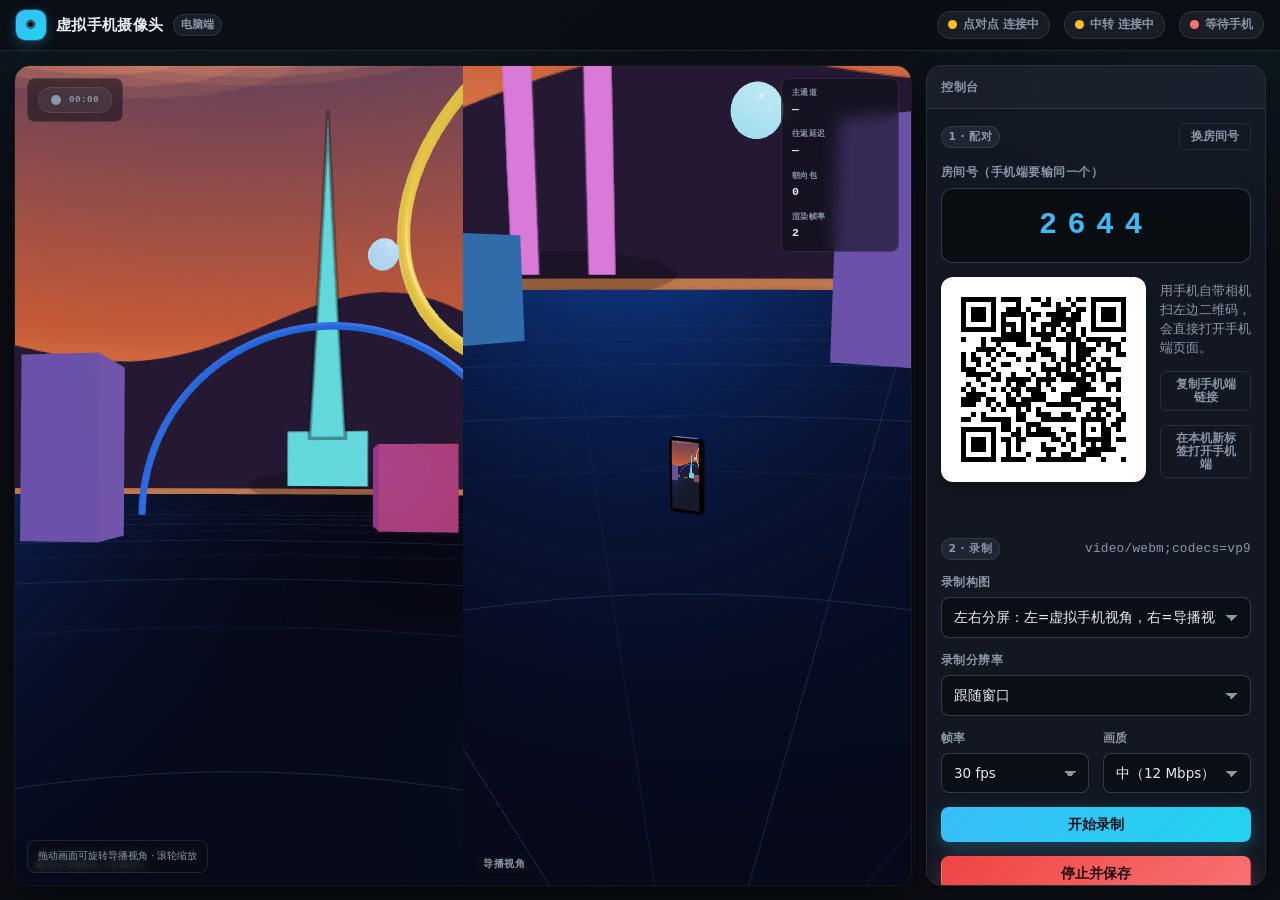
==== commit bbcec38c: "修手机端控制消息无响应；加一键部署脚本 实测发现的问题：pc.html 的 onMessage 只处理 orient 和 hello， 完全忽略了手机端发来的 ctrl 消息，导致手机页上的「灵敏度」" ====
--- a/pc.html
+++ b/pc.html
@@ -294,6 +294,23 @@
     if (msg.from === 'phone' && demoRunning) stopDemo('真手机已接入，演示模式自动关闭');
     return;
   }
+  if (msg.t === MSG.CTRL) {
+    // 手机端只能调灵敏度、只能请求重新校准，真正的执行都在这里。
+    if (Number.isFinite(msg.gain)) {
+      const gain = Math.min(2.4, Math.max(0.4, msg.gain));
+      smoother.gain = gain;
+      $('#rng-gain').value = String(gain);
+      $('#val-gain').textContent = `${gain.toFixed(2)}×`;
+      log.info(`手机端把灵敏度改成 ${gain.toFixed(2)}×`);
+    }
+    if (msg.recenter === true) {
+      smoother.calibrate();
+      studio.snapOrientation();
+      log.info('手机端请求重新校准');
+      toast('手机端已重新校准');
+    }
+    return;
+  }
   if (msg.t === MSG.HELLO) {
     log.ok(`手机端已接入房间 ${room}`);
     toast('手机已连接，转动手机试试');
--- a/assets/css/style.css
+++ b/assets/css/style.css
@@ -1200,15 +1200,27 @@
 
 /* ≥1000px：pc.html 两栏 —— 视口占满剩余，右侧固定 340px 面板 */
 @media (min-width: 1000px) {
+  /* 关键：必须把整页高度钉死在视口高度上。
+     否则右侧面板那一长串控件会把 body 撑到两三千像素高，
+     flex 的行高随之被撑开，左边 3D 视口就被拉成一条细长条。 */
+  .app--pc {
+    height: 100vh;
+    height: 100dvh;
+    overflow: hidden;
+  }
+
   .app--pc .main {
     flex-direction: row;
     align-items: stretch;
     gap: var(--gap);
+    min-height: 0;
+    overflow: hidden;
   }
 
   .app--pc .viewport {
     flex: 1 1 auto;
     min-width: 0;
+    min-height: 0;
   }
 
   .app--pc .panel {
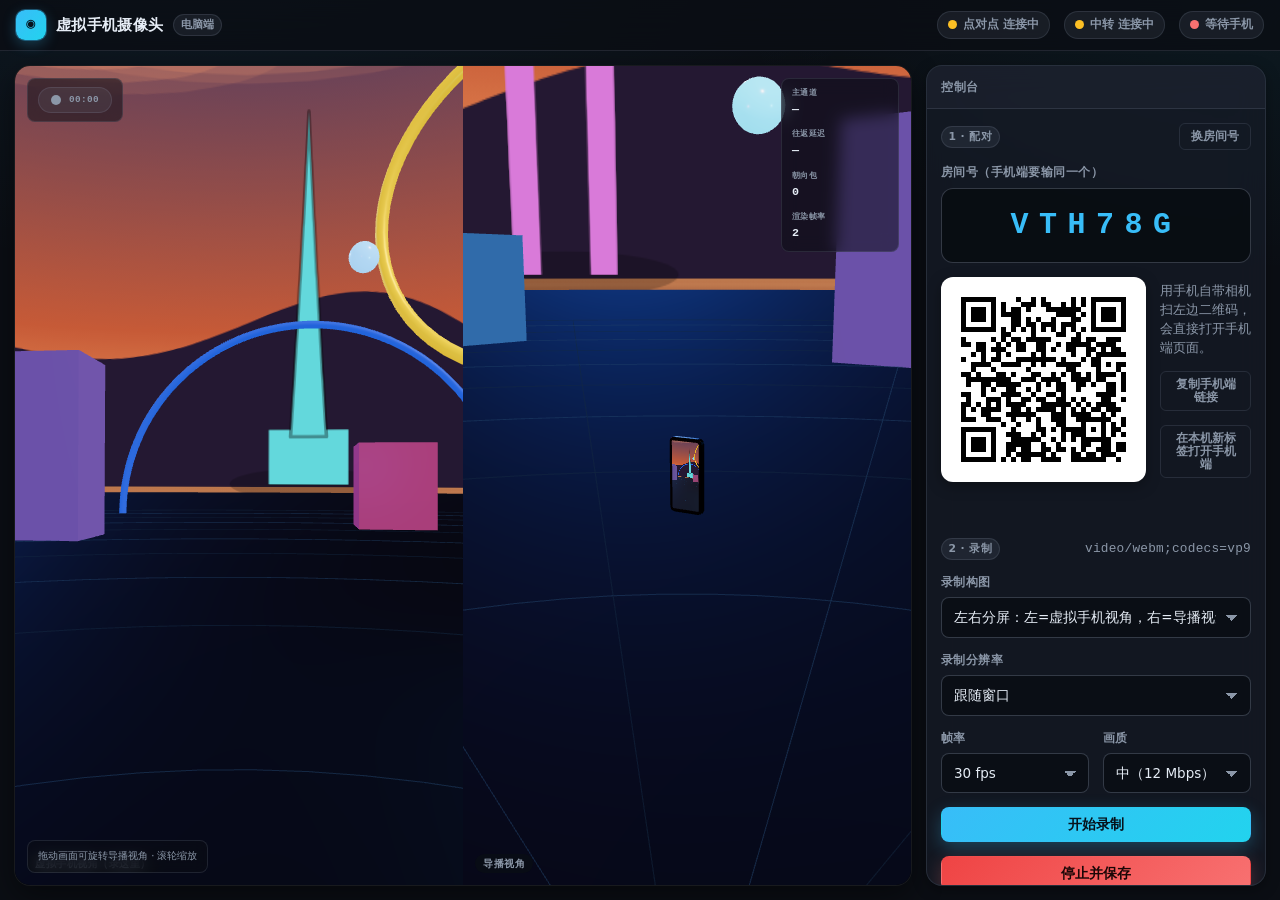
==== commit 9b1f5f51: "安全与健壮性加固：输入校验、房间码加长、直连后停用中转 四个并行审计智能体的发现，逐条处理：  1) 严重 — 姿态包未做数值校验。实测投入含非数字的 q（如 ["NaN",0,0,0]）    会让" ====
--- a/pc.html
+++ b/pc.html
@@ -216,7 +216,7 @@
 import { OrientationSmoother } from './src/orientation.js';
 import { CanvasRecorder, recorderSupport } from './src/recorder.js';
 import { renderQr } from './src/qr.js';
-import { MSG, randomRoom, normalizeRoom, isValidRoom } from './src/protocol.js';
+import { MSG, randomRoom, normalizeRoom, isValidRoom, isFiniteQuaternion } from './src/protocol.js';
 import {
   $, createLogger, createToast, setPill, copyText, downloadBlob,
   fmtClock, fmtBytes, timestampName, toggleFullscreen,
@@ -281,13 +281,36 @@
   return 'warn';
 }
 
+const lastDetail = { webrtc: '', mqtt: '' };
+
 function paintStatus(snap) {
   setPill($('#pill-webrtc'), pillState(snap.webrtc.state), `点对点 ${STATE_LABEL[snap.webrtc.state] || snap.webrtc.state}`);
   setPill($('#pill-mqtt'), pillState(snap.mqtt.state), `中转 ${STATE_LABEL[snap.mqtt.state] || snap.mqtt.state}`);
-}
+
+  // 胶囊位置只放得下状态词，具体原因（比如"房间码被占用"）写进日志，
+  // 否则连不上时用户完全看不出是被别人占了房间。
+  const names = { webrtc: '点对点', mqtt: '中转' };
+  for (const key of ['webrtc', 'mqtt']) {
+    const detail = snap[key].detail;
+    if (!detail || detail === lastDetail[key]) continue;
+    lastDetail[key] = detail;
+    log.info(`${names[key]}：${detail}`);
+  }
+}
+
+let badPacketWarned = false;
 
 function onMessage(msg) {
-  if (msg.t === MSG.ORIENT && Array.isArray(msg.q) && msg.q.length === 4) {
+  if (msg.t === MSG.ORIENT) {
+    // 四元数必须是 4 个有限数。放 NaN 进去会污染平滑器和相机矩阵，
+    // 画面会永久变黑，而且后面再收到合法数据也救不回来。
+    if (!isFiniteQuaternion(msg.q)) {
+      if (!badPacketWarned) {
+        badPacketWarned = true;
+        log.warn('收到格式非法的姿态数据，已丢弃（画面不受影响）');
+      }
+      return;
+    }
     incoming.fromArray(msg.q);
     smoother.push(incoming, performance.now());
     lastOrientationAt = performance.now();
@@ -519,9 +542,11 @@
   downloadBlob(blob, $('#result-panel').dataset.filename || timestampName('虚拟手机录制', 'webm'));
 });
 
-// 空格键开始 / 停止录制
+// 空格键开始 / 停止录制（焦点在表单控件或按钮上时不抢键）
 window.addEventListener('keydown', (e) => {
-  if (e.code !== 'Space' || e.target instanceof HTMLInputElement || e.target instanceof HTMLSelectElement) return;
+  if (e.code !== 'Space') return;
+  const tag = e.target instanceof Element ? e.target.tagName : '';
+  if (tag === 'INPUT' || tag === 'SELECT' || tag === 'BUTTON' || tag === 'TEXTAREA') return;
   e.preventDefault();
   recorder.recording ? recorder.stop() : startRecording();
 });
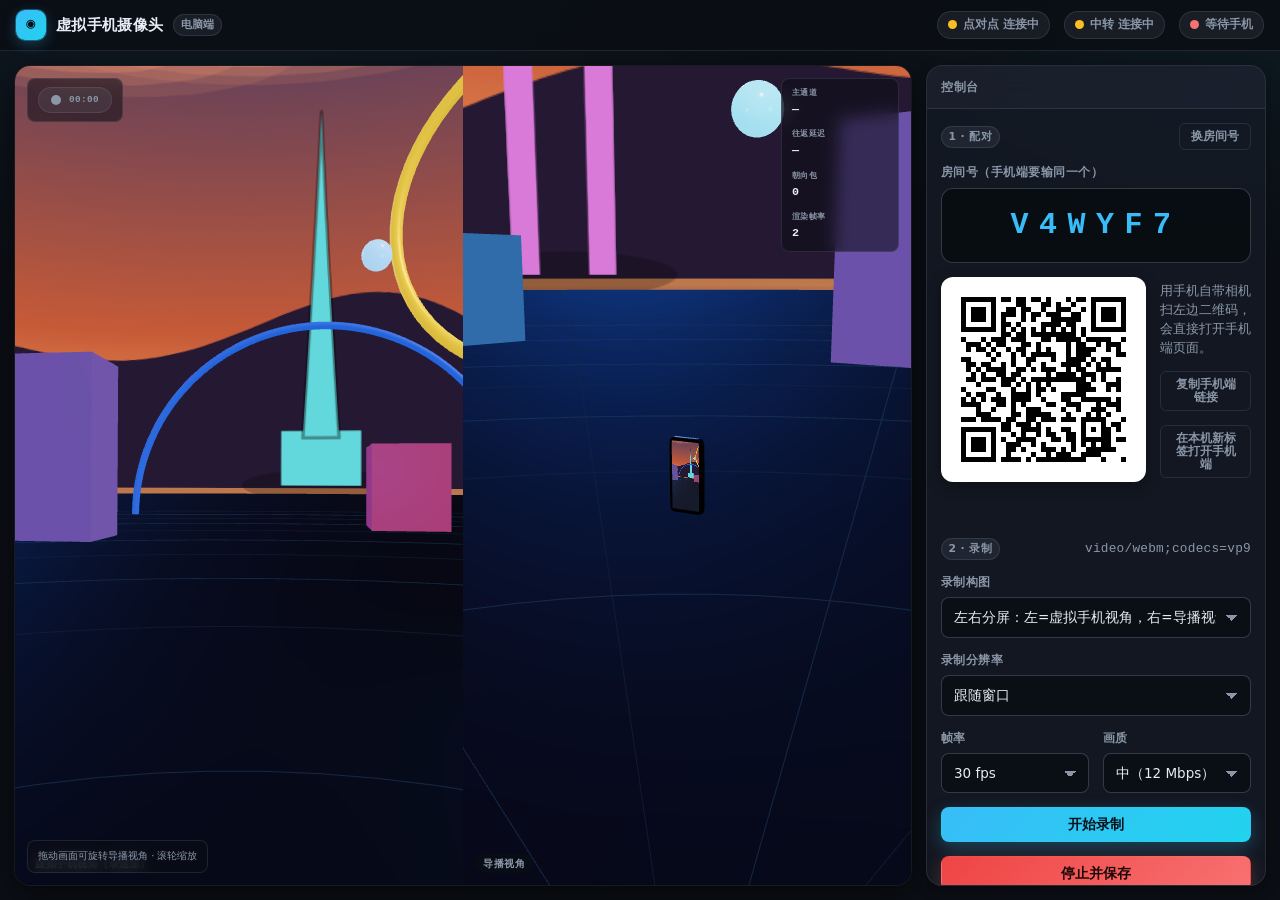
==== commit 22ca9620: "支持导入自己的 3D 场景：.glb 模型与 2:1 全景图 电脑端控制台新增「5 · 导入自己的场景」： - 全景图（等距柱状投影）：替换天空球贴图；宽高比不是 2:1 时明确提示会变形 - 3D " ====
--- a/pc.html
+++ b/pc.html
@@ -188,7 +188,41 @@
 
         <div class="divider"></div>
 
-        <div class="row"><span class="badge">5 · 演示模式</span></div>
+        <div class="row"><span class="badge">5 · 导入自己的场景</span></div>
+        <div class="help">
+          也可以直接把文件<b>拖进左边的画面里</b>。
+        </div>
+
+        <div class="field">
+          <label class="field__label" for="file-pano">全景图（2:1 等距柱状投影）</label>
+          <input class="input" type="file" id="file-pano" accept="image/*" />
+        </div>
+
+        <div class="field">
+          <label class="field__label" for="file-model">3D 模型（.glb）</label>
+          <input class="input" type="file" id="file-model" accept=".glb" />
+        </div>
+
+        <div class="field">
+          <label class="field__label" for="sel-model-mode">模型摆放方式</label>
+          <select class="select" id="sel-model-mode">
+            <option value="surround">把镜头放进模型里（房间 / 大场景）</option>
+            <option value="prop">当摆件放在正前方（单个物体）</option>
+          </select>
+        </div>
+
+        <button class="btn btn--ghost btn--block" id="btn-clear-model">移除导入的模型</button>
+
+        <div class="help">
+          <b>Blender 怎么导出模型</b>：文件 → 导出 → glTF 2.0（.glb），
+          格式选 <b>glb</b>，<b>不要</b>勾选 Draco 压缩，贴图会自动打包进去。<br>
+          <b>全景图从哪来</b>：手机的全景相机、Insta360 导出的照片，
+          或者任何宽高比为 <b>2:1</b> 的等距柱状投影图都行。
+        </div>
+
+        <div class="divider"></div>
+
+        <div class="row"><span class="badge">6 · 演示模式</span></div>
         <div class="help">
           手边没有手机、或者想先看看效果？开演示模式，电脑会用一条预设轨迹自动转动虚拟手机。
           演示数据和真手机走的是完全一样的那条链路。
@@ -509,6 +543,78 @@
   applyTheme(panoramaTheme).catch((err) => log.err(`全景加载失败：${err.message}`));
 });
 
+// ---- 导入自己的场景 -----------------------------------------------------
+
+async function importFile(file) {
+  if (!file) return;
+  const name = (file.name || '').toLowerCase();
+
+  if (name.endsWith('.glb')) {
+    log.info(`正在解析 ${file.name}（${fmtBytes(file.size)}）…`);
+    toast('正在加载模型…');
+    try {
+      const info = await studio.loadModelFromFile(file, { mode: $('#sel-model-mode').value });
+      log.ok(`模型已载入：${info.meshes} 个网格 / ${info.triangles} 个三角面 / ` +
+        `原始尺寸 ${info.rawSize} / 缩放 ${info.scale.toFixed(3)} 倍`);
+      toast('模型加载完成');
+    } catch (err) {
+      log.err(`模型加载失败：${err.message}`);
+      toast(`模型加载失败：${err.message}`, 'err');
+    }
+    return;
+  }
+
+  if (file.type && file.type.startsWith('image/')) {
+    try {
+      const info = await studio.loadPanoramaImage(file);
+      log.ok(`全景图已替换：${info.width}×${info.height}（宽高比 ${info.ratio.toFixed(2)}:1）`);
+      if (Math.abs(info.ratio - 2) > 0.06) {
+        log.warn('这张图宽高比不是 2:1，贴到球面上会变形；建议用等距柱状投影的全景图');
+        toast('这张不是 2:1 全景图，画面会变形', 'err');
+      } else {
+        toast('全景图已替换');
+      }
+    } catch (err) {
+      log.err(`全景图加载失败：${err.message}`);
+      toast('这个图片读不出来', 'err');
+    }
+    return;
+  }
+
+  toast('只支持 .glb 模型或图片（全景图）', 'err');
+}
+
+function bindFileInput(id) {
+  $(id).addEventListener('change', (e) => {
+    const file = e.target.files?.[0];
+    e.target.value = '';
+    importFile(file);
+  });
+}
+bindFileInput('#file-model');
+bindFileInput('#file-pano');
+
+$('#btn-clear-model').addEventListener('click', () => {
+  if (!studio.importedModel) {
+    toast('现在没有导入的模型');
+    return;
+  }
+  studio.clearImportedModel();
+  log.info('已移除导入的模型，恢复程序化场景');
+  toast('已移除模型');
+});
+
+// 直接拖进 3D 画面也能导入
+const viewportEl = $('#viewport');
+['dragenter', 'dragover'].forEach((type) => {
+  viewportEl.addEventListener(type, (e) => { e.preventDefault(); });
+});
+viewportEl.addEventListener('drop', (e) => {
+  e.preventDefault();
+  const file = e.dataTransfer?.files?.[0];
+  if (file) importFile(file);
+});
+
 $('#sw-phone').addEventListener('change', (e) => studio.setShowPhone(e.target.checked));
 $('#sw-auto').addEventListener('change', (e) => studio.setAutoRotate(e.target.checked));
 
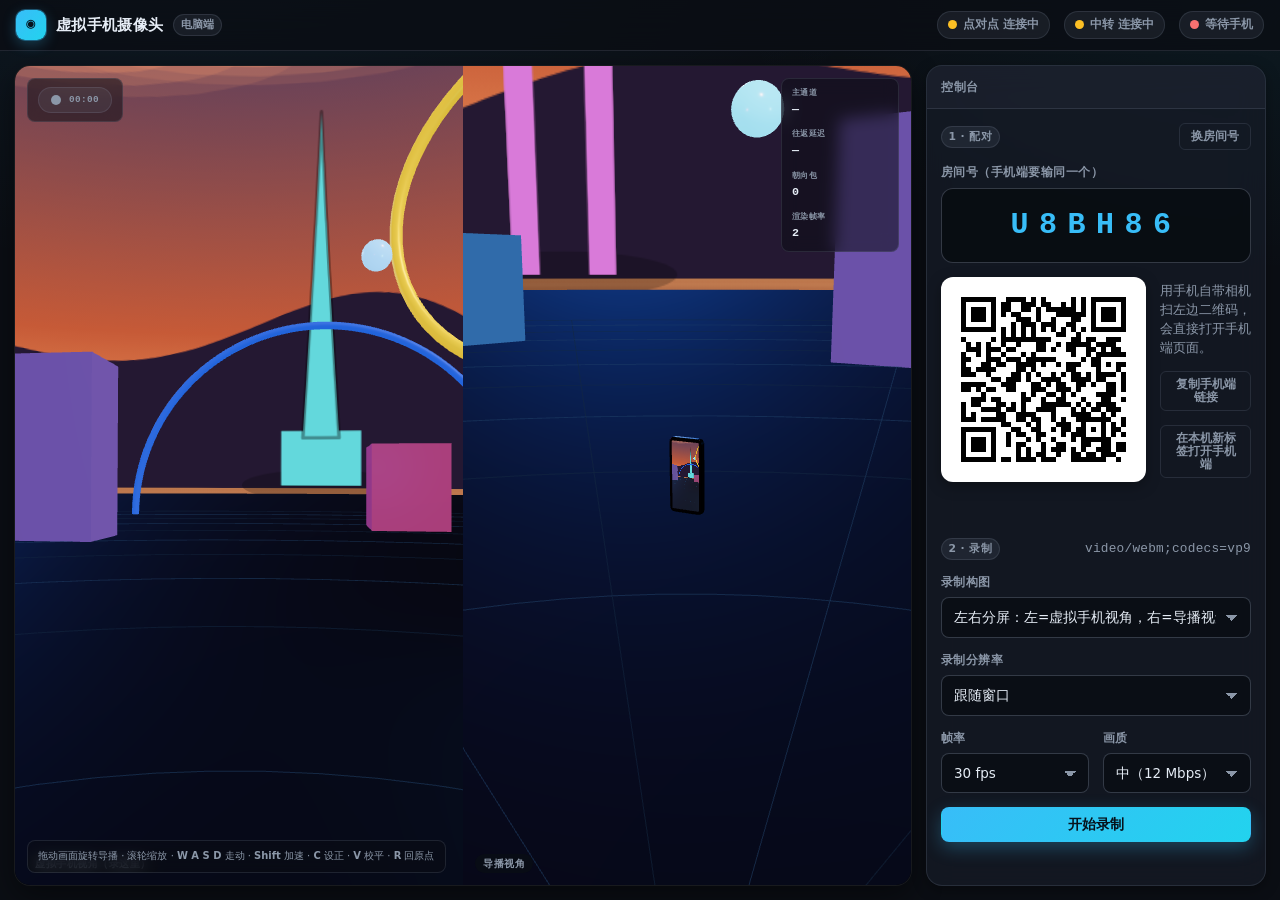
==== commit ab0561f7: "姿态设正/校平 + 严格 1:1 + 横竖屏 + WASD 步行 - 朝向改为严格 1:1：删掉灵敏度倍率和角速度外推，平滑只影响跟手速度 - 新增设正（完全归零）与校平（只去翻滚），电脑端 C/V " ====
--- a/pc.html
+++ b/pc.html
@@ -49,7 +49,7 @@
       </div>
 
       <div class="overlay overlay--bl">
-        <span class="muted">拖动画面可旋转导播视角 · 滚轮缩放</span>
+        <span class="muted">拖动画面旋转导播 · 滚轮缩放 · <b>W A S D</b> 走动 · <b>Shift</b> 加速 · <b>C</b> 设正 · <b>V</b> 校平 · <b>R</b> 回原点</span>
       </div>
 
       <div id="labels"></div>
@@ -141,16 +141,38 @@
 
         <div class="divider"></div>
 
-        <div class="row"><span class="badge">3 · 手感</span></div>
+        <div class="row">
+          <span class="badge">3 · 姿态与设正</span>
+          <span class="muted mono" id="screen-mode">屏幕 —</span>
+        </div>
+
+        <div class="grid-stats">
+          <div class="stat"><span class="stat__k">左右</span><span class="stat__v" id="s-yaw">0°</span></div>
+          <div class="stat"><span class="stat__k">俯仰</span><span class="stat__v" id="s-pitch">0°</span></div>
+          <div class="stat"><span class="stat__k">翻滚</span><span class="stat__v" id="s-roll">0°</span></div>
+          <div class="stat"><span class="stat__k">灵敏度</span><span class="stat__v">1:1</span></div>
+        </div>
+
+        <div class="row">
+          <button class="btn btn--primary btn--sm" id="btn-recal" style="flex:1 1 0;">设正（C）</button>
+          <button class="btn btn--ghost btn--sm" id="btn-level" style="flex:1 1 0;">校平（V）</button>
+        </div>
+
+        <label class="switch">
+          <input type="checkbox" id="sw-level" checked />
+          <span class="switch__track"></span>
+          <span>自动校平（地平线始终保持水平）</span>
+        </label>
+
+        <div class="help">
+          <b>设正</b>：把手机现在对准的方向记成“正前方”，三个读数全部归零。<br>
+          <b>校平</b>：只把地平线转正，看的方向和俯仰不变，画面不跳。<br>
+          灵敏度固定 <b>1:1</b> —— 手机转多少度，虚拟手机就转多少度，不做任何放大。
+        </div>
 
         <div class="field">
-          <label class="field__label" for="rng-gain">灵敏度 <span class="mono" id="val-gain">1.00×</span></label>
-          <input class="range" id="rng-gain" type="range" min="0.4" max="2.4" step="0.05" value="1" />
-        </div>
-
-        <div class="field">
-          <label class="field__label" for="rng-smooth">平滑（越大越稳但越拖） <span class="mono" id="val-smooth">55 ms</span></label>
-          <input class="range" id="rng-smooth" type="range" min="0" max="220" step="5" value="55" />
+          <label class="field__label" for="rng-smooth">平滑（只影响跟手速度，不改角度） <span class="mono" id="val-smooth">40 ms</span></label>
+          <input class="range" id="rng-smooth" type="range" min="0" max="220" step="5" value="40" />
         </div>
 
         <div class="field">
@@ -158,11 +180,29 @@
           <input class="range" id="rng-fov" type="range" min="35" max="100" step="1" value="66" />
         </div>
 
-        <button class="btn btn--ghost btn--block" id="btn-recal">重新校准（把当前朝向设为正前方）</button>
-
         <div class="divider"></div>
 
-        <div class="row"><span class="badge">4 · 场景</span></div>
+        <div class="row"><span class="badge">4 · 走动</span></div>
+
+        <div class="help keyhint">
+          <span class="keycap">W</span><span class="keycap">A</span><span class="keycap">S</span><span class="keycap">D</span>
+          <span>前后左右走</span>
+          <span class="keycap">Shift</span><span>加速</span>
+          <span class="keycap">R</span><span>回原点</span>
+        </div>
+        <div class="help">
+          虚拟手机就是一个“人”：往哪看就往哪走，抬头看天也能照常前进。
+          走位会直接出现在录制画面里。
+        </div>
+
+        <div class="row">
+          <span class="muted mono" id="walk-pos">位置 0.0, 0.0</span>
+          <button class="btn btn--ghost btn--sm" id="btn-reset-pos">回到原点</button>
+        </div>
+
+        <div class="divider"></div>
+
+        <div class="row"><span class="badge">5 · 场景</span></div>
 
         <div class="field">
           <label class="field__label" for="sel-theme">全景主题</label>
@@ -188,7 +228,7 @@
 
         <div class="divider"></div>
 
-        <div class="row"><span class="badge">5 · 导入自己的场景</span></div>
+        <div class="row"><span class="badge">6 · 导入自己的场景</span></div>
         <div class="help">
           也可以直接把文件<b>拖进左边的画面里</b>。
         </div>
@@ -222,7 +262,7 @@
 
         <div class="divider"></div>
 
-        <div class="row"><span class="badge">6 · 演示模式</span></div>
+        <div class="row"><span class="badge">7 · 演示模式</span></div>
         <div class="help">
           手边没有手机、或者想先看看效果？开演示模式，电脑会用一条预设轨迹自动转动虚拟手机。
           演示数据和真手机走的是完全一样的那条链路。
@@ -247,7 +287,7 @@
 <script type="module">
 import { VirtualPhoneStudio } from './src/scene.js';
 import { DualTransport } from './src/transport.js';
-import { OrientationSmoother } from './src/orientation.js';
+import { OrientationSmoother, screenOrientationLabel } from './src/orientation.js';
 import { CanvasRecorder, recorderSupport } from './src/recorder.js';
 import { renderQr } from './src/qr.js';
 import { MSG, randomRoom, normalizeRoom, isValidRoom, isFiniteQuaternion } from './src/protocol.js';
@@ -300,11 +340,23 @@
 // ---- 传输 / 朝向 ---------------------------------------------------------
 
 let transport = null;
-const smoother = new OrientationSmoother({ tau: 0.055 });
+const smoother = new OrientationSmoother({ tau: 0.04, rollLock: true });
 const incoming = new THREE.Quaternion();
+const posScratch = new THREE.Vector3();
 let lastOrientationAt = -1e9;
+let lastScreenAngle = null;
 let demoRunning = false;
 let demoHandler = 0;
+
+function controlQuaternion(value) {
+  return isFiniteQuaternion(value) ? new THREE.Quaternion().fromArray(value) : null;
+}
+
+// 校准后立刻把画面钉到结果上，不等下一帧平滑。
+function applyCalibration() {
+  studio.setOrientation(smoother.current);
+  studio.snapOrientation();
+}
 
 const CHANNEL_LABEL = { webrtc: 'WebRTC', mqtt: 'MQTT', demo: '演示' };
 const STATE_LABEL = { idle: '待机', connecting: '连接中', open: '已连', failed: '不可用' };
@@ -346,31 +398,39 @@
       return;
     }
     incoming.fromArray(msg.q);
-    smoother.push(incoming, performance.now());
+    smoother.push(incoming);
     lastOrientationAt = performance.now();
+    if (Number.isFinite(msg.sa) && msg.sa !== lastScreenAngle) {
+      lastScreenAngle = msg.sa;
+      $('#screen-mode').textContent = `屏幕 ${screenOrientationLabel(msg.sa)}`;
+      log.info(`手机屏幕方向：${screenOrientationLabel(msg.sa)}`);
+    }
     if (msg.from === 'phone' && demoRunning) stopDemo('真手机已接入，演示模式自动关闭');
     return;
   }
   if (msg.t === MSG.CTRL) {
-    // 手机端只能调灵敏度、只能请求重新校准，真正的执行都在这里。
-    if (Number.isFinite(msg.gain)) {
-      const gain = Math.min(2.4, Math.max(0.4, msg.gain));
-      smoother.gain = gain;
-      $('#rng-gain').value = String(gain);
-      $('#val-gain').textContent = `${gain.toFixed(2)}×`;
-      log.info(`手机端把灵敏度改成 ${gain.toFixed(2)}×`);
+    // 手机端只请求校准，真正的执行都在电脑端；q 是手机按下按钮那一刻的准确姿态。
+    if (msg.recenter === true) {
+      smoother.calibrate(controlQuaternion(msg.q));
+      applyCalibration();
+      log.info('手机端请求设正');
+      toast('手机端已设正');
     }
-    if (msg.recenter === true) {
-      smoother.calibrate();
-      studio.snapOrientation();
-      log.info('手机端请求重新校准');
-      toast('手机端已重新校准');
+    if (msg.level === true) {
+      smoother.level(controlQuaternion(msg.q));
+      applyCalibration();
+      log.info('手机端请求校平');
+      toast('手机端已校平');
     }
     return;
   }
   if (msg.t === MSG.HELLO) {
     log.ok(`手机端已接入房间 ${room}`);
     toast('手机已连接，转动手机试试');
+    // 新连接重新开始：等第一包姿态到了自动设正，并把当前的校平设置同步给手机
+    smoother.calibrated = false;
+    lastScreenAngle = null;
+    transport?.send(MSG.CTRL, { rollLock: smoother.rollLock });
   }
 }
 
@@ -391,12 +451,8 @@
 studio.onFrame = (dt) => {
   fpsFrames++;
   const fresh = performance.now() - lastOrientationAt < 1200;
-  if (fresh) {
-    smoother.latency = (transport?.stats.rtt || 0) / 1000;
-    studio.setOrientation(smoother.update(dt));
-  } else {
-    studio.setIdle(true);
-  }
+  if (fresh) studio.setOrientation(smoother.update(dt));
+  else studio.setIdle(true);
 };
 
 // ---- 演示模式 -----------------------------------------------------------
@@ -513,16 +569,10 @@
   log.info(`渲染分辨率固定为 ${w}×${h}，录制出来的视频就是这个尺寸`);
 });
 
-$('#rng-gain').addEventListener('input', (e) => {
-  const gain = Number(e.target.value);
-  smoother.gain = gain;
-  $('#val-gain').textContent = `${gain.toFixed(2)}×`;
-});
-
 $('#rng-smooth').addEventListener('input', (e) => {
   const ms = Number(e.target.value);
-  smoother.tau = Math.max(0.001, ms / 1000);
-  $('#val-smooth').textContent = `${ms} ms`;
+  smoother.tau = ms === 0 ? 0 : ms / 1000;
+  $('#val-smooth').textContent = ms === 0 ? '关闭' : `${ms} ms`;
 });
 
 $('#rng-fov').addEventListener('input', (e) => {
@@ -531,11 +581,39 @@
   $('#val-fov').textContent = `${fov}°`;
 });
 
-$('#btn-recal').addEventListener('click', () => {
+function doRecalibrate(from = '按钮') {
   smoother.calibrate();
-  studio.snapOrientation();
-  log.info('已重新校准，当前朝向被设为正前方');
-  toast('已重新校准');
+  applyCalibration();
+  // 手机端也有自己的读数，让它同步把零点挪到同一处
+  transport?.send(MSG.CTRL, { recenter: true });
+  log.info(`${from}设正：手机当前朝向 = 正前方，读数归零`);
+  toast('已设正，三个读数归零');
+}
+
+function doLevel(from = '按钮') {
+  smoother.level();
+  applyCalibration();
+  transport?.send(MSG.CTRL, { level: true });
+  log.info(`${from}校平：地平线转正，朝向和俯仰保持不变`);
+  toast('已校平，地平线水平');
+}
+
+$('#btn-recal').addEventListener('click', () => doRecalibrate());
+$('#btn-level').addEventListener('click', () => doLevel());
+
+$('#sw-level').addEventListener('change', (e) => {
+  smoother.rollLock = e.target.checked;
+  if (smoother.rollLock) smoother.level();
+  applyCalibration();
+  transport?.send(MSG.CTRL, { rollLock: smoother.rollLock });
+  log.info(smoother.rollLock
+    ? '自动校平已开启：地平线始终水平'
+    : '自动校平已关闭：手机怎么翻滚，虚拟手机就怎么翻滚');
+});
+
+$('#btn-reset-pos').addEventListener('click', () => {
+  studio.resetPosition();
+  log.info('虚拟手机已回到场景原点');
 });
 
 $('#sel-theme').addEventListener('change', (e) => {
@@ -655,6 +733,68 @@
   if (tag === 'INPUT' || tag === 'SELECT' || tag === 'BUTTON' || tag === 'TEXTAREA') return;
   e.preventDefault();
   recorder.recording ? recorder.stop() : startRecording();
+});
+
+// ---- 键盘走动 -----------------------------------------------------------
+
+const heldKeys = new Set();
+
+function isTextTarget(el) {
+  if (!(el instanceof Element)) return false;
+  if (el.isContentEditable) return true;
+  if (el.tagName === 'TEXTAREA' || el.tagName === 'SELECT') return true;
+  if (el.tagName === 'INPUT') {
+    // 滑杆、开关、文件框不影响按 W；只有真正要打字的输入框才让路
+    return !['range', 'checkbox', 'radio', 'button', 'file', 'submit'].includes(el.type);
+  }
+  return false;
+}
+
+function syncMoveInput() {
+  studio.setMoveInput({
+    forward: (heldKeys.has('KeyW') ? 1 : 0) - (heldKeys.has('KeyS') ? 1 : 0),
+    right: (heldKeys.has('KeyD') ? 1 : 0) - (heldKeys.has('KeyA') ? 1 : 0),
+    run: heldKeys.has('ShiftLeft') || heldKeys.has('ShiftRight'),
+  });
+}
+
+window.addEventListener('keydown', (e) => {
+  if (e.ctrlKey || e.metaKey || e.altKey) return;
+  if (isTextTarget(e.target)) return;
+
+  if (e.code === 'KeyW' || e.code === 'KeyA' || e.code === 'KeyS' || e.code === 'KeyD') {
+    heldKeys.add(e.code);
+    syncMoveInput();
+    e.preventDefault();
+    return;
+  }
+  if (e.code === 'ShiftLeft' || e.code === 'ShiftRight') {
+    heldKeys.add(e.code);
+    syncMoveInput();
+    return;
+  }
+  if (e.repeat) return;
+  if (e.code === 'KeyR') {
+    studio.resetPosition();
+    toast('已回到原点');
+    return;
+  }
+  if (e.code === 'KeyC') {
+    doRecalibrate('键盘');
+    return;
+  }
+  if (e.code === 'KeyV') {
+    doLevel('键盘');
+  }
+});
+
+window.addEventListener('keyup', (e) => {
+  if (heldKeys.delete(e.code)) syncMoveInput();
+});
+
+window.addEventListener('blur', () => {
+  heldKeys.clear();
+  syncMoveInput();
 });
 
 // ---- 视口标签与实时读数 --------------------------------------------------
@@ -704,6 +844,15 @@
   setPill($('#pill-data'), active ? 'ok' : 'bad', active ? '手机在线' : '等待手机');
 
   if (recorder.recording) $('#rec-time').textContent = fmtClock(recorder.elapsed);
+
+  const angles = smoother.getAngles();
+  $('#s-yaw').textContent = `${angles.yaw.toFixed(0)}°`;
+  $('#s-pitch').textContent = `${angles.pitch.toFixed(0)}°`;
+  $('#s-roll').textContent = `${angles.roll.toFixed(0)}°`;
+
+  const pos = studio.getPosition(posScratch);
+  $('#walk-pos').textContent = `位置 ${pos.x.toFixed(1)}, ${pos.z.toFixed(1)}`;
+
   updateViewLabels();
 }, 400);
 
@@ -718,7 +867,10 @@
 });
 
 if (params.get('debug') === '1') {
-  window.__vf = { studio, transport, smoother, recorder, startDemo, stopDemo, room: () => room };
+  window.__vf = {
+    studio, transport, smoother, recorder, startDemo, stopDemo, THREE,
+    doRecalibrate, doLevel, room: () => room,
+  };
   log.warn('已开启调试钩子 window.__vf');
 }
 
--- a/assets/css/style.css
+++ b/assets/css/style.css
@@ -114,6 +114,14 @@
   display: none; /* 覆盖性工具类，用于 JS 切换显示 */
 }
 
+/* 光有上面一条不够：.btn 和 .panel 自己也声明了 display，
+   同优先级下后出现的规则会赢，导致 .hidden 失效（"停止并保存"按钮会一直露出来）。
+   这里用组合选择器把优先级提到 .btn / .panel 之上，与书写顺序无关。 */
+.hidden.btn,
+.hidden.panel {
+  display: none;
+}
+
 .muted {
   color: var(--text-dim);
   font-size: 0.85em;
@@ -280,6 +288,28 @@
   padding-left: calc(10px + env(safe-area-inset-left));
   padding-right: calc(10px + env(safe-area-inset-right));
   padding-bottom: calc(10px + env(safe-area-inset-bottom));
+}
+
+/* 手机竖屏内容多，面板会被 flex 压扁；让面板自己滚，方向盘始终留在底部 */
+.app--phone .main > .panel,
+.app--phone .main > details.panel {
+  min-height: 0;
+  overflow-y: auto;
+  overscroll-behavior: contain;
+  -webkit-overflow-scrolling: touch;
+}
+
+.app--phone .main > .panel {
+  flex: 0 1 auto;
+}
+
+/* 配对面板不压缩，保证「连接电脑」始终可见；连上之后整块收起 */
+.app--phone #setup-panel {
+  flex: 0 0 auto;
+}
+
+.app--phone.is-linked #setup-panel {
+  display: none;
 }
 
 
@@ -978,6 +1008,40 @@
   gap: 10px;
 }
 
+/* 电脑端走动的键位提示 */
+.keyhint {
+  display: flex;
+  flex-wrap: wrap;
+  align-items: center;
+  gap: 6px 8px;
+}
+
+.keycap {
+  display: inline-flex;
+  align-items: center;
+  justify-content: center;
+  min-width: 22px;
+  height: 22px;
+  padding: 0 6px;
+  border: 1px solid var(--border-strong);
+  border-bottom-width: 2px;
+  border-radius: 5px;
+  background: rgba(148, 163, 184, 0.12);
+  font-family: var(--mono);
+  font-size: 0.74em;
+  color: var(--text);
+}
+
+/* 手机端姿态指示仪：Canvas 默认 300×150，必须显式撑满 */
+#horizon {
+  display: block;
+  width: 100%;
+  height: 132px;
+  border: 1px solid var(--border);
+  border-radius: var(--radius);
+  background: #060a11;
+}
+
 
 /* ===== 14. 触摸方向盘 (.pad) ===== */
 .pad {
@@ -1286,10 +1350,42 @@
   }
 }
 
-/* 横屏手机：压缩方向盘高度，避免超出视口 */
-@media (max-height: 520px) and (orientation: landscape) {
-  .app--phone .pad {
+/* 横屏手机：左右两栏 —— 左边配对与陀螺仪，右边方向盘占满高度。
+   横竖屏的姿态换算在 JS 里已经按 screen.orientation.angle 分别处理，
+   这里只负责把控件摆得下。 */
+@media (orientation: landscape) and (max-height: 560px) {
+  .app--phone .main {
+    display: grid;
+    grid-template-columns: minmax(0, 1.05fr) minmax(0, 0.95fr);
+    grid-template-rows: auto minmax(0, 1fr);
+    align-items: stretch;
+  }
+
+  .app--phone #setup-panel {
+    grid-column: 1;
+    grid-row: 1;
+  }
+
+  .app--phone #gyro-panel {
+    grid-column: 1;
+    grid-row: 2;
     min-height: 0;
+    overflow: auto;
+  }
+
+  .app--phone #pad {
+    grid-column: 2;
+    grid-row: 1 / span 2;
+    min-height: 0;
+  }
+
+  /* 横屏高度紧张：日志先让位 */
+  .app--phone .main > details.panel {
+    display: none;
+  }
+
+  #horizon {
+    height: 96px;
   }
 }
 
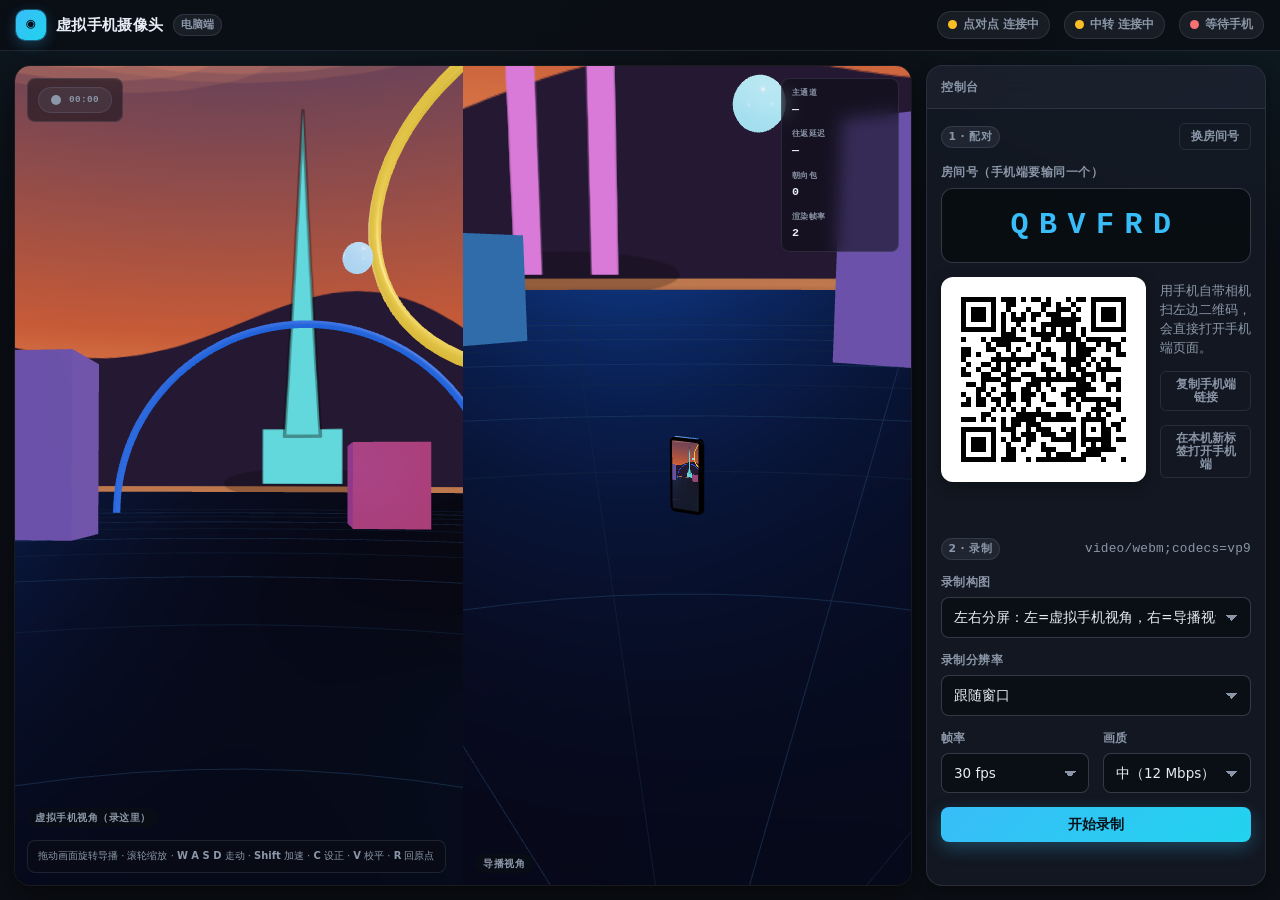
==== commit 0969f5b6: "修独立审计发现的姿态与交互缺陷 - iOS：webkitCompassHeading 是顺时针罗盘方位角，alpha 是逆时针，直接赋值会导致左右镜像，改为 360-heading - 自动校平改用「" ====
--- a/pc.html
+++ b/pc.html
@@ -4,6 +4,7 @@
 <meta charset="utf-8" />
 <meta name="viewport" content="width=device-width, initial-scale=1, viewport-fit=cover" />
 <title>电脑端 · 虚拟手机摄像头</title>
+<link rel="icon" href="data:image/svg+xml,%3Csvg xmlns='http://www.w3.org/2000/svg' viewBox='0 0 32 32'%3E%3Ccircle cx='16' cy='16' r='11' fill='%2338bdf8'/%3E%3Ccircle cx='16' cy='16' r='4' fill='%230b0e14'/%3E%3C/svg%3E" />
 <link rel="stylesheet" href="./assets/css/style.css" />
 <script src="./vendor/peerjs.min.js"></script>
 <script src="./vendor/mqtt.min.js"></script>
@@ -398,6 +399,15 @@
       return;
     }
     incoming.fromArray(msg.q);
+    // 公共 MQTT 上任何人都能往房间主题里发包；非单位四元数会把相机矩阵缩放坏
+    if (incoming.lengthSq() < 1e-6) {
+      if (!badPacketWarned) {
+        badPacketWarned = true;
+        log.warn('收到退化的姿态数据，已丢弃（画面不受影响）');
+      }
+      return;
+    }
+    incoming.normalize();
     smoother.push(incoming);
     lastOrientationAt = performance.now();
     if (Number.isFinite(msg.sa) && msg.sa !== lastScreenAngle) {
@@ -427,8 +437,8 @@
   if (msg.t === MSG.HELLO) {
     log.ok(`手机端已接入房间 ${room}`);
     toast('手机已连接，转动手机试试');
-    // 新连接重新开始：等第一包姿态到了自动设正，并把当前的校平设置同步给手机
-    smoother.calibrated = false;
+    // 不在这里重置校准：WebRTC 掉线重连也会重发 HELLO，
+    // 一重置画面就会莫名其妙跳一下。新手机会话由手机端首帧主动请求设正。
     lastScreenAngle = null;
     transport?.send(MSG.CTRL, { rollLock: smoother.rollLock });
   }
@@ -584,8 +594,8 @@
 function doRecalibrate(from = '按钮') {
   smoother.calibrate();
   applyCalibration();
-  // 手机端也有自己的读数，让它同步把零点挪到同一处
-  transport?.send(MSG.CTRL, { recenter: true });
+  // 把电脑端实际用的那个四元数发给手机，两边零点完全一致
+  transport?.send(MSG.CTRL, { recenter: true, q: smoother.calibratedAt.toArray() });
   log.info(`${from}设正：手机当前朝向 = 正前方，读数归零`);
   toast('已设正，三个读数归零');
 }
@@ -593,7 +603,7 @@
 function doLevel(from = '按钮') {
   smoother.level();
   applyCalibration();
-  transport?.send(MSG.CTRL, { level: true });
+  transport?.send(MSG.CTRL, { level: true, q: smoother.calibratedAt.toArray() });
   log.info(`${from}校平：地平线转正，朝向和俯仰保持不变`);
   toast('已校平，地平线水平');
 }
@@ -729,6 +739,8 @@
 // 空格键开始 / 停止录制（焦点在表单控件或按钮上时不抢键）
 window.addEventListener('keydown', (e) => {
   if (e.code !== 'Space') return;
+  // 不挡系统按键重复，否则按住空格会反复开始/停止录制
+  if (e.repeat) return;
   const tag = e.target instanceof Element ? e.target.tagName : '';
   if (tag === 'INPUT' || tag === 'SELECT' || tag === 'BUTTON' || tag === 'TEXTAREA') return;
   e.preventDefault();
@@ -814,17 +826,18 @@
 function updateViewLabels() {
   const view = studio.getViewRects();
   const { scale, size } = view;
-  const place = (el, rect, text) => {
+  const place = (el, rect, text, offsetBottom = 12) => {
     if (!rect || !text) {
       el.classList.add('hidden');
       return;
     }
     el.classList.remove('hidden');
     el.style.left = `${rect.x * scale + 12}px`;
-    el.style.bottom = `${(size.h - rect.y - rect.h) * scale + 12}px`;
+    el.style.bottom = `${(size.h - rect.y - rect.h) * scale + offsetBottom}px`;
     el.textContent = text;
   };
-  place(phoneLabel, view.phone, '虚拟手机视角（录这里）');
+  // 左下角被键位提示占着，手机视角的标签往上抬一点，别叠在一起
+  place(phoneLabel, view.phone, '虚拟手机视角（录这里）', 58);
   place(operatorLabel, view.operator, '导播视角');
 }
 
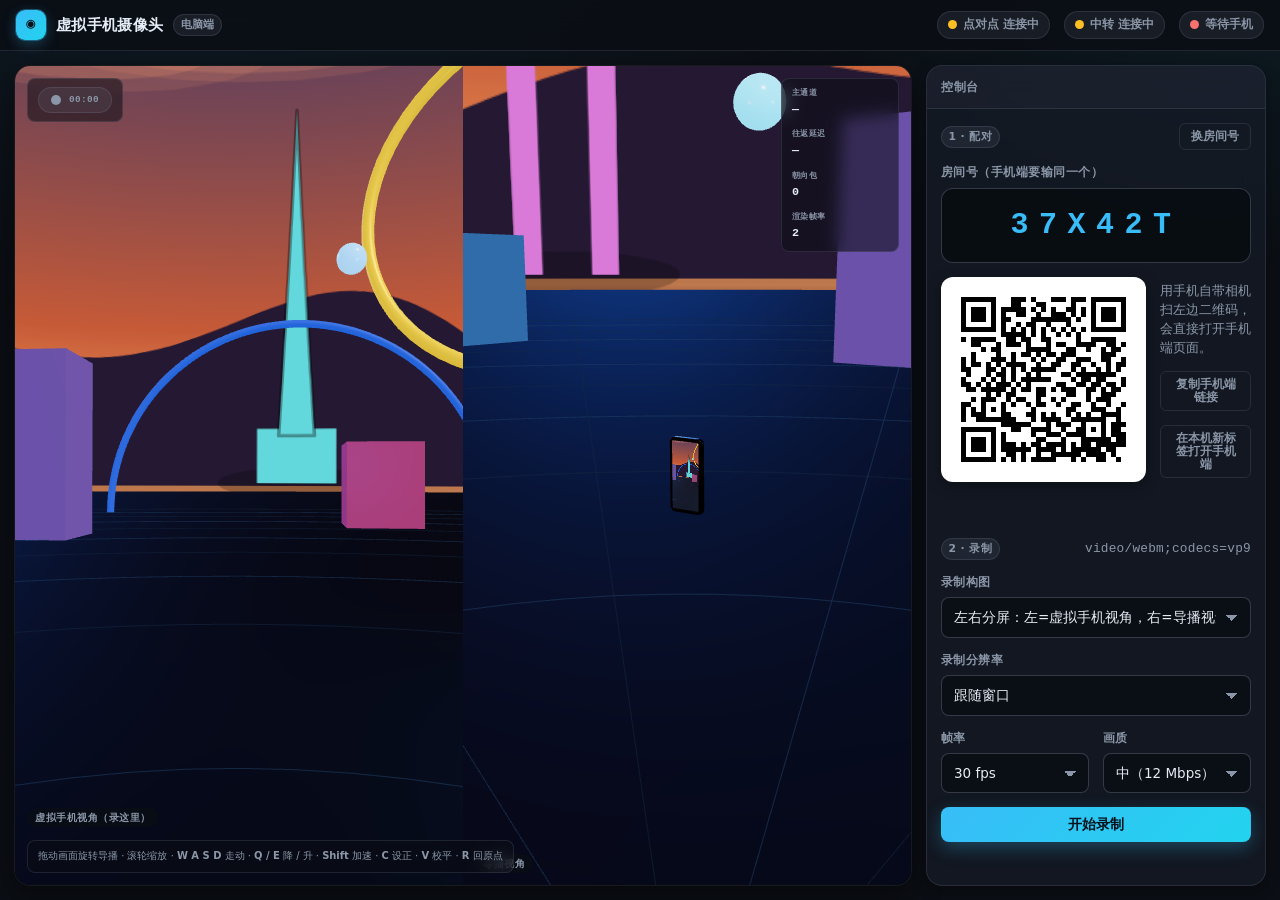
==== commit d76b91ba: "Add Q/E vertical camera movement with height limits and regression checks" ====
--- a/pc.html
+++ b/pc.html
@@ -1,893 +1,909 @@
-<!DOCTYPE html>
-<html lang="zh-CN">
-<head>
-<meta charset="utf-8" />
-<meta name="viewport" content="width=device-width, initial-scale=1, viewport-fit=cover" />
-<title>电脑端 · 虚拟手机摄像头</title>
-<link rel="icon" href="data:image/svg+xml,%3Csvg xmlns='http://www.w3.org/2000/svg' viewBox='0 0 32 32'%3E%3Ccircle cx='16' cy='16' r='11' fill='%2338bdf8'/%3E%3Ccircle cx='16' cy='16' r='4' fill='%230b0e14'/%3E%3C/svg%3E" />
-<link rel="stylesheet" href="./assets/css/style.css" />
-<script src="./vendor/peerjs.min.js"></script>
-<script src="./vendor/mqtt.min.js"></script>
-<script src="./vendor/qrcode.min.js"></script>
-<script type="importmap">
-{ "imports": { "three": "./vendor/three.module.js" } }
-</script>
-</head>
-<body>
-<div class="app app--pc">
-  <header class="topbar">
-    <div class="brand">
-      <span class="brand-logo">◉</span>
-      <b>虚拟手机摄像头</b>
-      <span class="badge">电脑端</span>
-    </div>
-    <div class="spacer"></div>
-    <span class="pill" id="pill-webrtc"><span class="dot dot--warn"></span><span class="pill__text">点对点 待机</span></span>
-    <span class="pill" id="pill-mqtt"><span class="dot dot--warn"></span><span class="pill__text">中转 待机</span></span>
-    <span class="pill" id="pill-data"><span class="dot dot--bad"></span><span class="pill__text">等待手机</span></span>
-  </header>
-
-  <main class="main">
-    <section class="viewport" id="viewport">
-      <div id="stage" style="position:absolute;inset:0;display:flex;align-items:center;justify-content:center;">
-        <canvas id="gl" class="viewport__canvas"></canvas>
-      </div>
-
-      <div class="overlay overlay--tl">
-        <div class="rec" id="rec-badge">
-          <span class="rec__dot"></span>
-          <span class="rec__time" id="rec-time">00:00</span>
-        </div>
-      </div>
-
-      <div class="overlay overlay--tr">
-        <div class="grid-stats">
-          <div class="stat"><span class="stat__k">主通道</span><span class="stat__v" id="s-chan">—</span></div>
-          <div class="stat"><span class="stat__k">往返延迟</span><span class="stat__v" id="s-rtt">—</span></div>
-          <div class="stat"><span class="stat__k">朝向包</span><span class="stat__v" id="s-pkts">0</span></div>
-          <div class="stat"><span class="stat__k">渲染帧率</span><span class="stat__v" id="s-fps">—</span></div>
-        </div>
-      </div>
-
-      <div class="overlay overlay--bl">
-        <span class="muted">拖动画面旋转导播 · 滚轮缩放 · <b>W A S D</b> 走动 · <b>Shift</b> 加速 · <b>C</b> 设正 · <b>V</b> 校平 · <b>R</b> 回原点</span>
-      </div>
-
-      <div id="labels"></div>
-    </section>
-
-    <aside class="panel">
-      <div class="panel__title">控制台</div>
-      <div class="panel__body">
-
-        <div class="row">
-          <span class="badge">1 · 配对</span>
-          <button class="btn btn--ghost btn--sm" id="btn-new-room">换房间号</button>
-        </div>
-
-        <div class="field">
-          <label class="field__label" for="room-display">房间号（手机端要输同一个）</label>
-          <input class="input code-input" id="room-display" readonly />
-        </div>
-
-        <div class="row">
-          <div class="qr" id="qr" style="flex:0 0 auto;"></div>
-          <div class="stack" style="flex:1 1 0;min-width:0;">
-            <p class="muted" style="margin:0;">用手机自带相机扫左边二维码，会直接打开手机端页面。</p>
-            <button class="btn btn--ghost btn--sm btn--block" id="btn-copy-link">复制手机端链接</button>
-            <button class="btn btn--ghost btn--sm btn--block" id="btn-open-phone">在本机新标签打开手机端</button>
-          </div>
-        </div>
-
-        <div class="divider"></div>
-
-        <div class="row">
-          <span class="badge">2 · 录制</span>
-          <span class="muted mono" id="hint-mime">—</span>
-        </div>
-
-        <div class="field">
-          <label class="field__label" for="sel-layout">录制构图</label>
-          <select class="select" id="sel-layout">
-            <option value="split">左右分屏：左=虚拟手机视角，右=导播视角</option>
-            <option value="phone">只录虚拟手机第一人称视角</option>
-            <option value="operator">只录导播视角</option>
-          </select>
-        </div>
-
-        <div class="field">
-          <label class="field__label" for="sel-res">录制分辨率</label>
-          <select class="select" id="sel-res">
-            <option value="auto">跟随窗口</option>
-            <option value="1280x720">横屏 1280 × 720</option>
-            <option value="1920x1080">横屏 1920 × 1080</option>
-            <option value="720x1280">竖屏 720 × 1280</option>
-            <option value="1080x1920">竖屏 1080 × 1920</option>
-          </select>
-        </div>
-
-        <div class="row">
-          <div class="field" style="flex:1 1 0;">
-            <label class="field__label" for="sel-fps">帧率</label>
-            <select class="select" id="sel-fps">
-              <option value="30">30 fps</option>
-              <option value="60">60 fps</option>
-            </select>
-          </div>
-          <div class="field" style="flex:1 1 0;">
-            <label class="field__label" for="sel-quality">画质</label>
-            <select class="select" id="sel-quality">
-              <option value="20000000">高（20 Mbps）</option>
-              <option value="12000000" selected>中（12 Mbps）</option>
-              <option value="6000000">低（6 Mbps）</option>
-            </select>
-          </div>
-        </div>
-
-        <div class="stack">
-          <button class="btn btn--primary btn--block" id="btn-rec">开始录制</button>
-          <button class="btn btn--danger btn--block hidden" id="btn-stop">停止并保存</button>
-        </div>
-
-        <div class="panel hidden" id="result-panel" style="background:rgba(6,9,14,0.5);">
-          <div class="panel__title">上一段录制</div>
-          <div class="panel__body" style="gap:10px;">
-            <video id="result-video" controls playsinline style="width:100%;border-radius:8px;background:#000;"></video>
-            <div class="row">
-              <span class="muted mono" id="result-meta">—</span>
-              <button class="btn btn--ghost btn--sm" id="btn-again">再存一次</button>
-            </div>
-          </div>
-        </div>
-
-        <div class="divider"></div>
-
-        <div class="row">
-          <span class="badge">3 · 姿态与设正</span>
-          <span class="muted mono" id="screen-mode">屏幕 —</span>
-        </div>
-
-        <div class="grid-stats">
-          <div class="stat"><span class="stat__k">左右</span><span class="stat__v" id="s-yaw">0°</span></div>
-          <div class="stat"><span class="stat__k">俯仰</span><span class="stat__v" id="s-pitch">0°</span></div>
-          <div class="stat"><span class="stat__k">翻滚</span><span class="stat__v" id="s-roll">0°</span></div>
-          <div class="stat"><span class="stat__k">灵敏度</span><span class="stat__v">1:1</span></div>
-        </div>
-
-        <div class="row">
-          <button class="btn btn--primary btn--sm" id="btn-recal" style="flex:1 1 0;">设正（C）</button>
-          <button class="btn btn--ghost btn--sm" id="btn-level" style="flex:1 1 0;">校平（V）</button>
-        </div>
-
-        <label class="switch">
-          <input type="checkbox" id="sw-level" checked />
-          <span class="switch__track"></span>
-          <span>自动校平（地平线始终保持水平）</span>
-        </label>
-
-        <div class="help">
-          <b>设正</b>：把手机现在对准的方向记成“正前方”，三个读数全部归零。<br>
-          <b>校平</b>：只把地平线转正，看的方向和俯仰不变，画面不跳。<br>
-          灵敏度固定 <b>1:1</b> —— 手机转多少度，虚拟手机就转多少度，不做任何放大。
-        </div>
-
-        <div class="field">
-          <label class="field__label" for="rng-smooth">平滑（只影响跟手速度，不改角度） <span class="mono" id="val-smooth">40 ms</span></label>
-          <input class="range" id="rng-smooth" type="range" min="0" max="220" step="5" value="40" />
-        </div>
-
-        <div class="field">
-          <label class="field__label" for="rng-fov">虚拟手机镜头视场角 <span class="mono" id="val-fov">66°</span></label>
-          <input class="range" id="rng-fov" type="range" min="35" max="100" step="1" value="66" />
-        </div>
-
-        <div class="divider"></div>
-
-        <div class="row"><span class="badge">4 · 走动</span></div>
-
-        <div class="help keyhint">
-          <span class="keycap">W</span><span class="keycap">A</span><span class="keycap">S</span><span class="keycap">D</span>
-          <span>前后左右走</span>
-          <span class="keycap">Shift</span><span>加速</span>
-          <span class="keycap">R</span><span>回原点</span>
-        </div>
-        <div class="help">
-          虚拟手机就是一个“人”：往哪看就往哪走，抬头看天也能照常前进。
-          走位会直接出现在录制画面里。
-        </div>
-
-        <div class="row">
-          <span class="muted mono" id="walk-pos">位置 0.0, 0.0</span>
-          <button class="btn btn--ghost btn--sm" id="btn-reset-pos">回到原点</button>
-        </div>
-
-        <div class="divider"></div>
-
-        <div class="row"><span class="badge">5 · 场景</span></div>
-
-        <div class="field">
-          <label class="field__label" for="sel-theme">全景主题</label>
-          <select class="select" id="sel-theme">
-            <option value="dusk" selected>黄昏</option>
-            <option value="day">白天</option>
-            <option value="night">夜晚</option>
-            <option value="space">深空</option>
-          </select>
-        </div>
-
-        <label class="switch">
-          <input type="checkbox" id="sw-phone" checked />
-          <span class="switch__track"></span>
-          <span>在导播视角里显示虚拟手机</span>
-        </label>
-
-        <label class="switch">
-          <input type="checkbox" id="sw-auto" checked />
-          <span class="switch__track"></span>
-          <span>导播视角自动环绕</span>
-        </label>
-
-        <div class="divider"></div>
-
-        <div class="row"><span class="badge">6 · 导入自己的场景</span></div>
-        <div class="help">
-          也可以直接把文件<b>拖进左边的画面里</b>。
-        </div>
-
-        <div class="field">
-          <label class="field__label" for="file-pano">全景图（2:1 等距柱状投影）</label>
-          <input class="input" type="file" id="file-pano" accept="image/*" />
-        </div>
-
-        <div class="field">
-          <label class="field__label" for="file-model">3D 模型（.glb）</label>
-          <input class="input" type="file" id="file-model" accept=".glb" />
-        </div>
-
-        <div class="field">
-          <label class="field__label" for="sel-model-mode">模型摆放方式</label>
-          <select class="select" id="sel-model-mode">
-            <option value="surround">把镜头放进模型里（房间 / 大场景）</option>
-            <option value="prop">当摆件放在正前方（单个物体）</option>
-          </select>
-        </div>
-
-        <button class="btn btn--ghost btn--block" id="btn-clear-model">移除导入的模型</button>
-
-        <div class="help">
-          <b>Blender 怎么导出模型</b>：文件 → 导出 → glTF 2.0（.glb），
-          格式选 <b>glb</b>，<b>不要</b>勾选 Draco 压缩，贴图会自动打包进去。<br>
-          <b>全景图从哪来</b>：手机的全景相机、Insta360 导出的照片，
-          或者任何宽高比为 <b>2:1</b> 的等距柱状投影图都行。
-        </div>
-
-        <div class="divider"></div>
-
-        <div class="row"><span class="badge">7 · 演示模式</span></div>
-        <div class="help">
-          手边没有手机、或者想先看看效果？开演示模式，电脑会用一条预设轨迹自动转动虚拟手机。
-          演示数据和真手机走的是完全一样的那条链路。
-        </div>
-        <button class="btn btn--ghost btn--block" id="btn-demo">开始演示</button>
-
-        <div class="divider"></div>
-
-        <div class="row">
-          <span class="badge">日志</span>
-          <button class="btn btn--ghost btn--sm" id="btn-fullscreen">全屏</button>
-        </div>
-        <div class="log" id="log"></div>
-
-      </div>
-    </aside>
-  </main>
-</div>
-
-<div class="toast" id="toast"></div>
-
-<script type="module">
-import { VirtualPhoneStudio } from './src/scene.js';
-import { DualTransport } from './src/transport.js';
-import { OrientationSmoother, screenOrientationLabel } from './src/orientation.js';
-import { CanvasRecorder, recorderSupport } from './src/recorder.js';
-import { renderQr } from './src/qr.js';
-import { MSG, randomRoom, normalizeRoom, isValidRoom, isFiniteQuaternion } from './src/protocol.js';
-import {
-  $, createLogger, createToast, setPill, copyText, downloadBlob,
-  fmtClock, fmtBytes, timestampName, toggleFullscreen,
-} from './src/ui.js';
-import * as THREE from 'three';
-
-const log = createLogger($('#log'));
-const toast = createToast($('#toast'));
-
-// ---- 房间号 -------------------------------------------------------------
-
-const params = new URLSearchParams(location.search);
-let room = normalizeRoom(params.get('room'));
-if (!isValidRoom(room)) {
-  room = randomRoom();
-  params.set('room', room);
-  history.replaceState(null, '', `${location.pathname}?${params}`);
-}
-
-function phoneUrl(r = room) {
-  const url = new URL('./phone.html', location.href);
-  url.searchParams.set('room', r);
-  url.search = url.searchParams.toString();
-  return url.toString();
-}
-
-function setupRoom(r) {
-  room = r;
-  $('#room-display').value = r;
-  renderQr($('#qr'), phoneUrl(r));
-}
-setupRoom(room);
-
-// ---- 3D 场景 ------------------------------------------------------------
-
-const studio = new VirtualPhoneStudio({ canvas: $('#gl'), container: $('#stage') });
-studio.setLayout($('#sel-layout').value);
-studio.setFov(Number($('#rng-fov').value));
-
-let panoramaTheme = $('#sel-theme').value;
-async function applyTheme(theme) {
-  await studio.setPanorama(theme);
-  log.ok(`全景已切换：${theme}`);
-}
-applyTheme(panoramaTheme).catch((err) => log.err(`全景加载失败：${err.message}`));
-
-// ---- 传输 / 朝向 ---------------------------------------------------------
-
-let transport = null;
-const smoother = new OrientationSmoother({ tau: 0.04, rollLock: true });
-const incoming = new THREE.Quaternion();
-const posScratch = new THREE.Vector3();
-let lastOrientationAt = -1e9;
-let lastScreenAngle = null;
-let demoRunning = false;
-let demoHandler = 0;
-
-function controlQuaternion(value) {
-  return isFiniteQuaternion(value) ? new THREE.Quaternion().fromArray(value) : null;
-}
-
-// 校准后立刻把画面钉到结果上，不等下一帧平滑。
-function applyCalibration() {
-  studio.setOrientation(smoother.current);
-  studio.snapOrientation();
-}
-
-const CHANNEL_LABEL = { webrtc: 'WebRTC', mqtt: 'MQTT', demo: '演示' };
-const STATE_LABEL = { idle: '待机', connecting: '连接中', open: '已连', failed: '不可用' };
-
-function pillState(state) {
-  if (state === 'open') return 'ok';
-  if (state === 'failed') return 'bad';
-  return 'warn';
-}
-
-const lastDetail = { webrtc: '', mqtt: '' };
-
-function paintStatus(snap) {
-  setPill($('#pill-webrtc'), pillState(snap.webrtc.state), `点对点 ${STATE_LABEL[snap.webrtc.state] || snap.webrtc.state}`);
-  setPill($('#pill-mqtt'), pillState(snap.mqtt.state), `中转 ${STATE_LABEL[snap.mqtt.state] || snap.mqtt.state}`);
-
-  // 胶囊位置只放得下状态词，具体原因（比如"房间码被占用"）写进日志，
-  // 否则连不上时用户完全看不出是被别人占了房间。
-  const names = { webrtc: '点对点', mqtt: '中转' };
-  for (const key of ['webrtc', 'mqtt']) {
-    const detail = snap[key].detail;
-    if (!detail || detail === lastDetail[key]) continue;
-    lastDetail[key] = detail;
-    log.info(`${names[key]}：${detail}`);
-  }
-}
-
-let badPacketWarned = false;
-
-function onMessage(msg) {
-  if (msg.t === MSG.ORIENT) {
-    // 四元数必须是 4 个有限数。放 NaN 进去会污染平滑器和相机矩阵，
-    // 画面会永久变黑，而且后面再收到合法数据也救不回来。
-    if (!isFiniteQuaternion(msg.q)) {
-      if (!badPacketWarned) {
-        badPacketWarned = true;
-        log.warn('收到格式非法的姿态数据，已丢弃（画面不受影响）');
-      }
-      return;
-    }
-    incoming.fromArray(msg.q);
-    // 公共 MQTT 上任何人都能往房间主题里发包；非单位四元数会把相机矩阵缩放坏
-    if (incoming.lengthSq() < 1e-6) {
-      if (!badPacketWarned) {
-        badPacketWarned = true;
-        log.warn('收到退化的姿态数据，已丢弃（画面不受影响）');
-      }
-      return;
-    }
-    incoming.normalize();
-    smoother.push(incoming);
-    lastOrientationAt = performance.now();
-    if (Number.isFinite(msg.sa) && msg.sa !== lastScreenAngle) {
-      lastScreenAngle = msg.sa;
-      $('#screen-mode').textContent = `屏幕 ${screenOrientationLabel(msg.sa)}`;
-      log.info(`手机屏幕方向：${screenOrientationLabel(msg.sa)}`);
-    }
-    if (msg.from === 'phone' && demoRunning) stopDemo('真手机已接入，演示模式自动关闭');
-    return;
-  }
-  if (msg.t === MSG.CTRL) {
-    // 手机端只请求校准，真正的执行都在电脑端；q 是手机按下按钮那一刻的准确姿态。
-    if (msg.recenter === true) {
-      smoother.calibrate(controlQuaternion(msg.q));
-      applyCalibration();
-      log.info('手机端请求设正');
-      toast('手机端已设正');
-    }
-    if (msg.level === true) {
-      smoother.level(controlQuaternion(msg.q));
-      applyCalibration();
-      log.info('手机端请求校平');
-      toast('手机端已校平');
-    }
-    return;
-  }
-  if (msg.t === MSG.HELLO) {
-    log.ok(`手机端已接入房间 ${room}`);
-    toast('手机已连接，转动手机试试');
-    // 不在这里重置校准：WebRTC 掉线重连也会重发 HELLO，
-    // 一重置画面就会莫名其妙跳一下。新手机会话由手机端首帧主动请求设正。
-    lastScreenAngle = null;
-    transport?.send(MSG.CTRL, { rollLock: smoother.rollLock });
-  }
-}
-
-function startTransport(r) {
-  if (transport) transport.close();
-  transport = new DualTransport({ room: r, role: 'pc', log: () => {} });
-  transport.onMessage(onMessage);
-  transport.onStatus(paintStatus);
-  transport.start();
-  log.info(`开始监听房间 ${r}（WebRTC + MQTT 双通道）`);
-}
-
-startTransport(room);
-
-let fpsFrames = 0;
-let fpsAt = performance.now();
-
-studio.onFrame = (dt) => {
-  fpsFrames++;
-  const fresh = performance.now() - lastOrientationAt < 1200;
-  if (fresh) studio.setOrientation(smoother.update(dt));
-  else studio.setIdle(true);
-};
-
-// ---- 演示模式 -----------------------------------------------------------
-
-const demoEuler = new THREE.Euler();
-const demoQuat = new THREE.Quaternion();
-
-function demoOrientation(t) {
-  demoEuler.set(
-    Math.sin(t * 0.21 + 1.1) * 0.40,
-    Math.sin(t * 0.33) * 1.65,
-    Math.sin(t * 0.13) * 0.20,
-    'YXZ',
-  );
-  return demoQuat.setFromEuler(demoEuler);
-}
-
-function startDemo() {
-  if (demoRunning) return;
-  demoRunning = true;
-  smoother.calibrated = false;
-  lastOrientationAt = -1e9;
-  const t0 = performance.now();
-  demoHandler = setInterval(() => {
-    const q = demoOrientation((performance.now() - t0) / 1000);
-    transport.inject(MSG.ORIENT, { q: q.toArray() });
-  }, 1000 / 60);
-  $('#btn-demo').textContent = '停止演示';
-  $('#btn-demo').classList.replace('btn--ghost', 'btn--danger');
-  log.ok('演示模式开启');
-}
-
-function stopDemo(reason) {
-  if (!demoRunning) return;
-  demoRunning = false;
-  clearInterval(demoHandler);
-  demoHandler = 0;
-  $('#btn-demo').textContent = '开始演示';
-  $('#btn-demo').classList.replace('btn--danger', 'btn--ghost');
-  if (reason) {
-    log.warn(reason);
-    toast(reason, 'err');
-  }
-}
-
-// ---- 录制 ---------------------------------------------------------------
-
-const support = recorderSupport();
-$('#hint-mime').textContent = support.ok ? support.mimeType.slice(0, 24) : '不支持录制';
-if (!support.ok) {
-  $('#btn-rec').disabled = true;
-  $('#btn-rec').textContent = '此浏览器不支持录制';
-  log.err('这个浏览器不支持 canvas.captureStream()，请换电脑上的 Chrome 或 Edge');
-}
-
-let resultUrl = '';
-
-const recorder = new CanvasRecorder($('#gl'), {
-  onStateChange: ({ state, error }) => {
-    const live = state === 'recording';
-    $('#rec-badge').classList.toggle('rec--live', live);
-    $('#btn-rec').classList.toggle('hidden', live);
-    $('#btn-stop').classList.toggle('hidden', !live);
-    if (state === 'error') {
-      log.err(`录制出错：${error?.message || error}`);
-      toast('录制出错，请看右侧日志', 'err');
-    }
-  },
-  onDone: ({ blob, duration, mimeType }) => {
-    const ext = mimeType.includes('mp4') ? 'mp4' : 'webm';
-    const name = timestampName('虚拟手机录制', ext);
-    downloadBlob(blob, name);
-    if (resultUrl) URL.revokeObjectURL(resultUrl);
-    resultUrl = URL.createObjectURL(blob);
-    const video = $('#result-video');
-    video.src = resultUrl;
-    $('#result-meta').textContent = `${fmtClock(duration)} · ${fmtBytes(blob.size)} · .${ext}`;
-    $('#result-panel').classList.remove('hidden');
-    $('#result-panel').dataset.filename = name;
-    log.ok(`已保存 ${name}（${fmtClock(duration)}，${fmtBytes(blob.size)}）`);
-    toast('录制完成，视频已开始下载');
-  },
-});
-
-function startRecording() {
-  try {
-    recorder.start({
-      fps: Number($('#sel-fps').value),
-      bitsPerSecond: Number($('#sel-quality').value),
-    });
-    log.ok('开始录制虚拟手机画面');
-  } catch (err) {
-    log.err(err.message);
-    toast(err.message, 'err');
-  }
-}
-
-// ---- 控件 ---------------------------------------------------------------
-
-$('#sel-layout').addEventListener('change', (e) => {
-  studio.setLayout(e.target.value);
-  updateViewLabels();
-  if (e.target.value === 'split') toast('分屏模式下，录出来的视频会包含左右两半');
-});
-
-$('#sel-res').addEventListener('change', (e) => {
-  const value = e.target.value;
-  if (value === 'auto') {
-    studio.setRenderSize('auto');
-    return;
-  }
-  const [w, h] = value.split('x').map(Number);
-  studio.setRenderSize({ w, h });
-  log.info(`渲染分辨率固定为 ${w}×${h}，录制出来的视频就是这个尺寸`);
-});
-
-$('#rng-smooth').addEventListener('input', (e) => {
-  const ms = Number(e.target.value);
-  smoother.tau = ms === 0 ? 0 : ms / 1000;
-  $('#val-smooth').textContent = ms === 0 ? '关闭' : `${ms} ms`;
-});
-
-$('#rng-fov').addEventListener('input', (e) => {
-  const fov = Number(e.target.value);
-  studio.setFov(fov);
-  $('#val-fov').textContent = `${fov}°`;
-});
-
-function doRecalibrate(from = '按钮') {
-  smoother.calibrate();
-  applyCalibration();
-  // 把电脑端实际用的那个四元数发给手机，两边零点完全一致
-  transport?.send(MSG.CTRL, { recenter: true, q: smoother.calibratedAt.toArray() });
-  log.info(`${from}设正：手机当前朝向 = 正前方，读数归零`);
-  toast('已设正，三个读数归零');
-}
-
-function doLevel(from = '按钮') {
-  smoother.level();
-  applyCalibration();
-  transport?.send(MSG.CTRL, { level: true, q: smoother.calibratedAt.toArray() });
-  log.info(`${from}校平：地平线转正，朝向和俯仰保持不变`);
-  toast('已校平，地平线水平');
-}
-
-$('#btn-recal').addEventListener('click', () => doRecalibrate());
-$('#btn-level').addEventListener('click', () => doLevel());
-
-$('#sw-level').addEventListener('change', (e) => {
-  smoother.rollLock = e.target.checked;
-  if (smoother.rollLock) smoother.level();
-  applyCalibration();
-  transport?.send(MSG.CTRL, { rollLock: smoother.rollLock });
-  log.info(smoother.rollLock
-    ? '自动校平已开启：地平线始终水平'
-    : '自动校平已关闭：手机怎么翻滚，虚拟手机就怎么翻滚');
-});
-
-$('#btn-reset-pos').addEventListener('click', () => {
-  studio.resetPosition();
-  log.info('虚拟手机已回到场景原点');
-});
-
-$('#sel-theme').addEventListener('change', (e) => {
-  panoramaTheme = e.target.value;
-  applyTheme(panoramaTheme).catch((err) => log.err(`全景加载失败：${err.message}`));
-});
-
-// ---- 导入自己的场景 -----------------------------------------------------
-
-async function importFile(file) {
-  if (!file) return;
-  const name = (file.name || '').toLowerCase();
-
-  if (name.endsWith('.glb')) {
-    log.info(`正在解析 ${file.name}（${fmtBytes(file.size)}）…`);
-    toast('正在加载模型…');
-    try {
-      const info = await studio.loadModelFromFile(file, { mode: $('#sel-model-mode').value });
-      log.ok(`模型已载入：${info.meshes} 个网格 / ${info.triangles} 个三角面 / ` +
-        `原始尺寸 ${info.rawSize} / 缩放 ${info.scale.toFixed(3)} 倍`);
-      toast('模型加载完成');
-    } catch (err) {
-      log.err(`模型加载失败：${err.message}`);
-      toast(`模型加载失败：${err.message}`, 'err');
-    }
-    return;
-  }
-
-  if (file.type && file.type.startsWith('image/')) {
-    try {
-      const info = await studio.loadPanoramaImage(file);
-      log.ok(`全景图已替换：${info.width}×${info.height}（宽高比 ${info.ratio.toFixed(2)}:1）`);
-      if (Math.abs(info.ratio - 2) > 0.06) {
-        log.warn('这张图宽高比不是 2:1，贴到球面上会变形；建议用等距柱状投影的全景图');
-        toast('这张不是 2:1 全景图，画面会变形', 'err');
-      } else {
-        toast('全景图已替换');
-      }
-    } catch (err) {
-      log.err(`全景图加载失败：${err.message}`);
-      toast('这个图片读不出来', 'err');
-    }
-    return;
-  }
-
-  toast('只支持 .glb 模型或图片（全景图）', 'err');
-}
-
-function bindFileInput(id) {
-  $(id).addEventListener('change', (e) => {
-    const file = e.target.files?.[0];
-    e.target.value = '';
-    importFile(file);
-  });
-}
-bindFileInput('#file-model');
-bindFileInput('#file-pano');
-
-$('#btn-clear-model').addEventListener('click', () => {
-  if (!studio.importedModel) {
-    toast('现在没有导入的模型');
-    return;
-  }
-  studio.clearImportedModel();
-  log.info('已移除导入的模型，恢复程序化场景');
-  toast('已移除模型');
-});
-
-// 直接拖进 3D 画面也能导入
-const viewportEl = $('#viewport');
-['dragenter', 'dragover'].forEach((type) => {
-  viewportEl.addEventListener(type, (e) => { e.preventDefault(); });
-});
-viewportEl.addEventListener('drop', (e) => {
-  e.preventDefault();
-  const file = e.dataTransfer?.files?.[0];
-  if (file) importFile(file);
-});
-
-$('#sw-phone').addEventListener('change', (e) => studio.setShowPhone(e.target.checked));
-$('#sw-auto').addEventListener('change', (e) => studio.setAutoRotate(e.target.checked));
-
-$('#btn-rec').addEventListener('click', startRecording);
-$('#btn-stop').addEventListener('click', () => recorder.stop());
-$('#btn-demo').addEventListener('click', () => (demoRunning ? stopDemo('演示已停止') : startDemo()));
-$('#btn-fullscreen').addEventListener('click', () => toggleFullscreen(document.documentElement));
-
-$('#btn-copy-link').addEventListener('click', async () => {
-  const ok = await copyText(phoneUrl());
-  toast(ok ? '手机端链接已复制' : '复制失败，请手动抄写下面的房间号', ok ? 'ok' : 'err');
-});
-
-$('#btn-open-phone').addEventListener('click', () => window.open(phoneUrl(), '_blank'));
-
-$('#btn-new-room').addEventListener('click', () => {
-  const next = randomRoom();
-  params.set('room', next);
-  history.replaceState(null, '', `${location.pathname}?${params}`);
-  setupRoom(next);
-  startTransport(next);
-  smoother.calibrated = false;
-  lastOrientationAt = -1e9;
-  log.warn(`已换到新房间 ${next}，手机端需要重新扫码`);
-  toast(`新房间号 ${next}`);
-});
-
-$('#btn-again').addEventListener('click', () => {
-  const blob = recorder.lastBlob;
-  if (!blob) return;
-  downloadBlob(blob, $('#result-panel').dataset.filename || timestampName('虚拟手机录制', 'webm'));
-});
-
-// 空格键开始 / 停止录制（焦点在表单控件或按钮上时不抢键）
-window.addEventListener('keydown', (e) => {
-  if (e.code !== 'Space') return;
-  // 不挡系统按键重复，否则按住空格会反复开始/停止录制
-  if (e.repeat) return;
-  const tag = e.target instanceof Element ? e.target.tagName : '';
-  if (tag === 'INPUT' || tag === 'SELECT' || tag === 'BUTTON' || tag === 'TEXTAREA') return;
-  e.preventDefault();
-  recorder.recording ? recorder.stop() : startRecording();
-});
-
-// ---- 键盘走动 -----------------------------------------------------------
-
-const heldKeys = new Set();
-
-function isTextTarget(el) {
-  if (!(el instanceof Element)) return false;
-  if (el.isContentEditable) return true;
-  if (el.tagName === 'TEXTAREA' || el.tagName === 'SELECT') return true;
-  if (el.tagName === 'INPUT') {
-    // 滑杆、开关、文件框不影响按 W；只有真正要打字的输入框才让路
-    return !['range', 'checkbox', 'radio', 'button', 'file', 'submit'].includes(el.type);
-  }
-  return false;
-}
-
-function syncMoveInput() {
-  studio.setMoveInput({
-    forward: (heldKeys.has('KeyW') ? 1 : 0) - (heldKeys.has('KeyS') ? 1 : 0),
-    right: (heldKeys.has('KeyD') ? 1 : 0) - (heldKeys.has('KeyA') ? 1 : 0),
-    run: heldKeys.has('ShiftLeft') || heldKeys.has('ShiftRight'),
-  });
-}
-
-window.addEventListener('keydown', (e) => {
-  if (e.ctrlKey || e.metaKey || e.altKey) return;
-  if (isTextTarget(e.target)) return;
-
-  if (e.code === 'KeyW' || e.code === 'KeyA' || e.code === 'KeyS' || e.code === 'KeyD') {
-    heldKeys.add(e.code);
-    syncMoveInput();
-    e.preventDefault();
-    return;
-  }
-  if (e.code === 'ShiftLeft' || e.code === 'ShiftRight') {
-    heldKeys.add(e.code);
-    syncMoveInput();
-    return;
-  }
-  if (e.repeat) return;
-  if (e.code === 'KeyR') {
-    studio.resetPosition();
-    toast('已回到原点');
-    return;
-  }
-  if (e.code === 'KeyC') {
-    doRecalibrate('键盘');
-    return;
-  }
-  if (e.code === 'KeyV') {
-    doLevel('键盘');
-  }
-});
-
-window.addEventListener('keyup', (e) => {
-  if (heldKeys.delete(e.code)) syncMoveInput();
-});
-
-window.addEventListener('blur', () => {
-  heldKeys.clear();
-  syncMoveInput();
-});
-
-// ---- 视口标签与实时读数 --------------------------------------------------
-
-const labelLayer = $('#labels');
-
-// 只建一次 DOM，之后每次只改位置和文案，避免每 400ms 重建节点。
-function makeLabel() {
-  const el = document.createElement('div');
-  el.className = 'pip__label';
-  labelLayer.appendChild(el);
-  return el;
-}
-const phoneLabel = makeLabel();
-const operatorLabel = makeLabel();
-
-function updateViewLabels() {
-  const view = studio.getViewRects();
-  const { scale, size } = view;
-  const place = (el, rect, text, offsetBottom = 12) => {
-    if (!rect || !text) {
-      el.classList.add('hidden');
-      return;
-    }
-    el.classList.remove('hidden');
-    el.style.left = `${rect.x * scale + 12}px`;
-    el.style.bottom = `${(size.h - rect.y - rect.h) * scale + offsetBottom}px`;
-    el.textContent = text;
-  };
-  // 左下角被键位提示占着，手机视角的标签往上抬一点，别叠在一起
-  place(phoneLabel, view.phone, '虚拟手机视角（录这里）', 58);
-  place(operatorLabel, view.operator, '导播视角');
-}
-
-setInterval(() => {
-  const now = performance.now();
-  const fps = (fpsFrames * 1000) / Math.max(1, now - fpsAt);
-  fpsFrames = 0;
-  fpsAt = now;
-
-  $('#s-fps').textContent = Number.isFinite(fps) ? fps.toFixed(0) : '—';
-  const stats = transport?.stats;
-  $('#s-chan').textContent = stats?.primaryChannel ? CHANNEL_LABEL[stats.primaryChannel] : '—';
-  $('#s-rtt').textContent = Number.isFinite(stats?.rtt) ? `${stats.rtt.toFixed(0)} ms` : '—';
-  $('#s-pkts').textContent = String(stats?.orientCount ?? 0);
-
-  const active = transport?.peerActive;
-  setPill($('#pill-data'), active ? 'ok' : 'bad', active ? '手机在线' : '等待手机');
-
-  if (recorder.recording) $('#rec-time').textContent = fmtClock(recorder.elapsed);
-
-  const angles = smoother.getAngles();
-  $('#s-yaw').textContent = `${angles.yaw.toFixed(0)}°`;
-  $('#s-pitch').textContent = `${angles.pitch.toFixed(0)}°`;
-  $('#s-roll').textContent = `${angles.roll.toFixed(0)}°`;
-
-  const pos = studio.getPosition(posScratch);
-  $('#walk-pos').textContent = `位置 ${pos.x.toFixed(1)}, ${pos.z.toFixed(1)}`;
-
-  updateViewLabels();
-}, 400);
-
-updateViewLabels();
-
-// ---- 收尾 ---------------------------------------------------------------
-
-window.addEventListener('beforeunload', () => {
-  transport?.close();
-  clearInterval(demoHandler);
-  studio.dispose();
-});
-
-if (params.get('debug') === '1') {
-  window.__vf = {
-    studio, transport, smoother, recorder, startDemo, stopDemo, THREE,
-    doRecalibrate, doLevel, room: () => room,
-  };
-  log.warn('已开启调试钩子 window.__vf');
-}
-
-log.ok('电脑端已就绪，把上面的房间号或二维码给手机端');
-</script>
-</body>
-</html>+<!DOCTYPE html>
+<html lang="zh-CN">
+<head>
+<meta charset="utf-8" />
+<meta name="viewport" content="width=device-width, initial-scale=1, viewport-fit=cover" />
+<title>电脑端 · 虚拟手机摄像头</title>
+<link rel="icon" href="data:image/svg+xml,%3Csvg xmlns='http://www.w3.org/2000/svg' viewBox='0 0 32 32'%3E%3Ccircle cx='16' cy='16' r='11' fill='%2338bdf8'/%3E%3Ccircle cx='16' cy='16' r='4' fill='%230b0e14'/%3E%3C/svg%3E" />
+<link rel="stylesheet" href="./assets/css/style.css" />
+<script src="./vendor/peerjs.min.js"></script>
+<script src="./vendor/mqtt.min.js"></script>
+<script src="./vendor/qrcode.min.js"></script>
+<script type="importmap">
+{ "imports": { "three": "./vendor/three.module.js" } }
+</script>
+</head>
+<body>
+<div class="app app--pc">
+  <header class="topbar">
+    <div class="brand">
+      <span class="brand-logo">◉</span>
+      <b>虚拟手机摄像头</b>
+      <span class="badge">电脑端</span>
+    </div>
+    <div class="spacer"></div>
+    <span class="pill" id="pill-webrtc"><span class="dot dot--warn"></span><span class="pill__text">点对点 待机</span></span>
+    <span class="pill" id="pill-mqtt"><span class="dot dot--warn"></span><span class="pill__text">中转 待机</span></span>
+    <span class="pill" id="pill-data"><span class="dot dot--bad"></span><span class="pill__text">等待手机</span></span>
+  </header>
+
+  <main class="main">
+    <section class="viewport" id="viewport">
+      <div id="stage" style="position:absolute;inset:0;display:flex;align-items:center;justify-content:center;">
+        <canvas id="gl" class="viewport__canvas"></canvas>
+      </div>
+
+      <div class="overlay overlay--tl">
+        <div class="rec" id="rec-badge">
+          <span class="rec__dot"></span>
+          <span class="rec__time" id="rec-time">00:00</span>
+        </div>
+      </div>
+
+      <div class="overlay overlay--tr">
+        <div class="grid-stats">
+          <div class="stat"><span class="stat__k">主通道</span><span class="stat__v" id="s-chan">—</span></div>
+          <div class="stat"><span class="stat__k">往返延迟</span><span class="stat__v" id="s-rtt">—</span></div>
+          <div class="stat"><span class="stat__k">朝向包</span><span class="stat__v" id="s-pkts">0</span></div>
+          <div class="stat"><span class="stat__k">渲染帧率</span><span class="stat__v" id="s-fps">—</span></div>
+        </div>
+      </div>
+
+      <div class="overlay overlay--bl">
+        <span class="muted">拖动画面旋转导播 · 滚轮缩放 · <b>W A S D</b> 走动 · <b>Q / E</b> 降 / 升 · <b>Shift</b> 加速 · <b>C</b> 设正 · <b>V</b> 校平 · <b>R</b> 回原点</span>
+      </div>
+
+      <div id="labels"></div>
+    </section>
+
+    <aside class="panel">
+      <div class="panel__title">控制台</div>
+      <div class="panel__body">
+
+        <div class="row">
+          <span class="badge">1 · 配对</span>
+          <button class="btn btn--ghost btn--sm" id="btn-new-room">换房间号</button>
+        </div>
+
+        <div class="field">
+          <label class="field__label" for="room-display">房间号（手机端要输同一个）</label>
+          <input class="input code-input" id="room-display" readonly />
+        </div>
+
+        <div class="row">
+          <div class="qr" id="qr" style="flex:0 0 auto;"></div>
+          <div class="stack" style="flex:1 1 0;min-width:0;">
+            <p class="muted" style="margin:0;">用手机自带相机扫左边二维码，会直接打开手机端页面。</p>
+            <button class="btn btn--ghost btn--sm btn--block" id="btn-copy-link">复制手机端链接</button>
+            <button class="btn btn--ghost btn--sm btn--block" id="btn-open-phone">在本机新标签打开手机端</button>
+          </div>
+        </div>
+
+        <div class="divider"></div>
+
+        <div class="row">
+          <span class="badge">2 · 录制</span>
+          <span class="muted mono" id="hint-mime">—</span>
+        </div>
+
+        <div class="field">
+          <label class="field__label" for="sel-layout">录制构图</label>
+          <select class="select" id="sel-layout">
+            <option value="split">左右分屏：左=虚拟手机视角，右=导播视角</option>
+            <option value="phone">只录虚拟手机第一人称视角</option>
+            <option value="operator">只录导播视角</option>
+          </select>
+        </div>
+
+        <div class="field">
+          <label class="field__label" for="sel-res">录制分辨率</label>
+          <select class="select" id="sel-res">
+            <option value="auto">跟随窗口</option>
+            <option value="1280x720">横屏 1280 × 720</option>
+            <option value="1920x1080">横屏 1920 × 1080</option>
+            <option value="720x1280">竖屏 720 × 1280</option>
+            <option value="1080x1920">竖屏 1080 × 1920</option>
+          </select>
+        </div>
+
+        <div class="row">
+          <div class="field" style="flex:1 1 0;">
+            <label class="field__label" for="sel-fps">帧率</label>
+            <select class="select" id="sel-fps">
+              <option value="30">30 fps</option>
+              <option value="60">60 fps</option>
+            </select>
+          </div>
+          <div class="field" style="flex:1 1 0;">
+            <label class="field__label" for="sel-quality">画质</label>
+            <select class="select" id="sel-quality">
+              <option value="20000000">高（20 Mbps）</option>
+              <option value="12000000" selected>中（12 Mbps）</option>
+              <option value="6000000">低（6 Mbps）</option>
+            </select>
+          </div>
+        </div>
+
+        <div class="stack">
+          <button class="btn btn--primary btn--block" id="btn-rec">开始录制</button>
+          <button class="btn btn--danger btn--block hidden" id="btn-stop">停止并保存</button>
+        </div>
+
+        <div class="panel hidden" id="result-panel" style="background:rgba(6,9,14,0.5);">
+          <div class="panel__title">上一段录制</div>
+          <div class="panel__body" style="gap:10px;">
+            <video id="result-video" controls playsinline style="width:100%;border-radius:8px;background:#000;"></video>
+            <div class="row">
+              <span class="muted mono" id="result-meta">—</span>
+              <button class="btn btn--ghost btn--sm" id="btn-again">再存一次</button>
+            </div>
+          </div>
+        </div>
+
+        <div class="divider"></div>
+
+        <div class="row">
+          <span class="badge">3 · 姿态与设正</span>
+          <span class="muted mono" id="screen-mode">屏幕 —</span>
+        </div>
+
+        <div class="grid-stats">
+          <div class="stat"><span class="stat__k">左右</span><span class="stat__v" id="s-yaw">0°</span></div>
+          <div class="stat"><span class="stat__k">俯仰</span><span class="stat__v" id="s-pitch">0°</span></div>
+          <div class="stat"><span class="stat__k">翻滚</span><span class="stat__v" id="s-roll">0°</span></div>
+          <div class="stat"><span class="stat__k">灵敏度</span><span class="stat__v">1:1</span></div>
+        </div>
+
+        <div class="row">
+          <button class="btn btn--primary btn--sm" id="btn-recal" style="flex:1 1 0;">设正（C）</button>
+          <button class="btn btn--ghost btn--sm" id="btn-level" style="flex:1 1 0;">校平（V）</button>
+        </div>
+
+        <label class="switch">
+          <input type="checkbox" id="sw-level" checked />
+          <span class="switch__track"></span>
+          <span>自动校平（地平线始终保持水平）</span>
+        </label>
+
+        <div class="help">
+          <b>设正</b>：把手机现在对准的方向记成“正前方”，三个读数全部归零。<br>
+          <b>校平</b>：只把地平线转正，看的方向和俯仰不变，画面不跳。<br>
+          灵敏度固定 <b>1:1</b> —— 手机转多少度，虚拟手机就转多少度，不做任何放大。
+        </div>
+
+        <div class="field">
+          <label class="field__label" for="rng-smooth">平滑（只影响跟手速度，不改角度） <span class="mono" id="val-smooth">40 ms</span></label>
+          <input class="range" id="rng-smooth" type="range" min="0" max="220" step="5" value="40" />
+        </div>
+
+        <div class="field">
+          <label class="field__label" for="rng-fov">虚拟手机镜头视场角 <span class="mono" id="val-fov">66°</span></label>
+          <input class="range" id="rng-fov" type="range" min="35" max="100" step="1" value="66" />
+        </div>
+
+        <div class="divider"></div>
+
+        <div class="row"><span class="badge">4 · 走动</span></div>
+
+        <div class="help keyhint">
+          <span class="keycap">W</span><span class="keycap">A</span><span class="keycap">S</span><span class="keycap">D</span>
+          <span>前后左右走</span>
+          <span class="keycap">Q</span><span>下降</span>
+          <span class="keycap">E</span><span>上升</span>
+          <span class="keycap">Shift</span><span>加速</span>
+          <span class="keycap">R</span><span>回原点</span>
+        </div>
+        <div class="help">
+          虚拟手机就是一个“人”：往哪看就往哪走，抬头看天也能照常前进。
+          Q / E 沿竖直方向下降 / 上升，松开后悬停，高度范围 0.25–40 米。
+          走位会直接出现在录制画面里。
+        </div>
+
+        <div class="row">
+          <span class="muted mono" id="walk-pos">X 0.0 · Y 1.6 · Z 0.0</span>
+          <button class="btn btn--ghost btn--sm" id="btn-reset-pos">回到原点</button>
+        </div>
+
+        <div class="divider"></div>
+
+        <div class="row"><span class="badge">5 · 场景</span></div>
+
+        <div class="field">
+          <label class="field__label" for="sel-theme">全景主题</label>
+          <select class="select" id="sel-theme">
+            <option value="dusk" selected>黄昏</option>
+            <option value="day">白天</option>
+            <option value="night">夜晚</option>
+            <option value="space">深空</option>
+          </select>
+        </div>
+
+        <label class="switch">
+          <input type="checkbox" id="sw-phone" checked />
+          <span class="switch__track"></span>
+          <span>在导播视角里显示虚拟手机</span>
+        </label>
+
+        <label class="switch">
+          <input type="checkbox" id="sw-auto" checked />
+          <span class="switch__track"></span>
+          <span>导播视角自动环绕</span>
+        </label>
+
+        <div class="divider"></div>
+
+        <div class="row"><span class="badge">6 · 导入自己的场景</span></div>
+        <div class="help">
+          也可以直接把文件<b>拖进左边的画面里</b>。
+        </div>
+
+        <div class="field">
+          <label class="field__label" for="file-pano">全景图（2:1 等距柱状投影）</label>
+          <input class="input" type="file" id="file-pano" accept="image/*" />
+        </div>
+
+        <div class="field">
+          <label class="field__label" for="file-model">3D 模型（.glb）</label>
+          <input class="input" type="file" id="file-model" accept=".glb" />
+        </div>
+
+        <div class="field">
+          <label class="field__label" for="sel-model-mode">模型摆放方式</label>
+          <select class="select" id="sel-model-mode">
+            <option value="surround">把镜头放进模型里（房间 / 大场景）</option>
+            <option value="prop">当摆件放在正前方（单个物体）</option>
+          </select>
+        </div>
+
+        <button class="btn btn--ghost btn--block" id="btn-clear-model">移除导入的模型</button>
+
+        <div class="help">
+          <b>Blender 怎么导出模型</b>：文件 → 导出 → glTF 2.0（.glb），
+          格式选 <b>glb</b>，<b>不要</b>勾选 Draco 压缩，贴图会自动打包进去。<br>
+          <b>全景图从哪来</b>：手机的全景相机、Insta360 导出的照片，
+          或者任何宽高比为 <b>2:1</b> 的等距柱状投影图都行。
+        </div>
+
+        <div class="divider"></div>
+
+        <div class="row"><span class="badge">7 · 演示模式</span></div>
+        <div class="help">
+          手边没有手机、或者想先看看效果？开演示模式，电脑会用一条预设轨迹自动转动虚拟手机。
+          演示数据和真手机走的是完全一样的那条链路。
+        </div>
+        <button class="btn btn--ghost btn--block" id="btn-demo">开始演示</button>
+
+        <div class="divider"></div>
+
+        <div class="row">
+          <span class="badge">日志</span>
+          <button class="btn btn--ghost btn--sm" id="btn-fullscreen">全屏</button>
+        </div>
+        <div class="log" id="log"></div>
+
+      </div>
+    </aside>
+  </main>
+</div>
+
+<div class="toast" id="toast"></div>
+
+<script type="module">
+import { VirtualPhoneStudio } from './src/scene.js';
+import { DualTransport } from './src/transport.js';
+import { OrientationSmoother, screenOrientationLabel } from './src/orientation.js';
+import { CanvasRecorder, recorderSupport } from './src/recorder.js';
+import { renderQr } from './src/qr.js';
+import { MSG, randomRoom, normalizeRoom, isValidRoom, isFiniteQuaternion } from './src/protocol.js';
+import {
+  $, createLogger, createToast, setPill, copyText, downloadBlob,
+  fmtClock, fmtBytes, timestampName, toggleFullscreen,
+} from './src/ui.js';
+import * as THREE from 'three';
+
+const log = createLogger($('#log'));
+const toast = createToast($('#toast'));
+
+// ---- 房间号 -------------------------------------------------------------
+
+const params = new URLSearchParams(location.search);
+let room = normalizeRoom(params.get('room'));
+if (!isValidRoom(room)) {
+  room = randomRoom();
+  params.set('room', room);
+  history.replaceState(null, '', `${location.pathname}?${params}`);
+}
+
+function phoneUrl(r = room) {
+  const url = new URL('./phone.html', location.href);
+  url.searchParams.set('room', r);
+  url.search = url.searchParams.toString();
+  return url.toString();
+}
+
+function setupRoom(r) {
+  room = r;
+  $('#room-display').value = r;
+  renderQr($('#qr'), phoneUrl(r));
+}
+setupRoom(room);
+
+// ---- 3D 场景 ------------------------------------------------------------
+
+const studio = new VirtualPhoneStudio({ canvas: $('#gl'), container: $('#stage') });
+studio.setLayout($('#sel-layout').value);
+studio.setFov(Number($('#rng-fov').value));
+
+let panoramaTheme = $('#sel-theme').value;
+async function applyTheme(theme) {
+  await studio.setPanorama(theme);
+  log.ok(`全景已切换：${theme}`);
+}
+applyTheme(panoramaTheme).catch((err) => log.err(`全景加载失败：${err.message}`));
+
+// ---- 传输 / 朝向 ---------------------------------------------------------
+
+let transport = null;
+const smoother = new OrientationSmoother({ tau: 0.04, rollLock: true });
+const incoming = new THREE.Quaternion();
+const posScratch = new THREE.Vector3();
+let lastOrientationAt = -1e9;
+let lastScreenAngle = null;
+let demoRunning = false;
+let demoHandler = 0;
+
+function controlQuaternion(value) {
+  return isFiniteQuaternion(value) ? new THREE.Quaternion().fromArray(value) : null;
+}
+
+// 校准后立刻把画面钉到结果上，不等下一帧平滑。
+function applyCalibration() {
+  studio.setOrientation(smoother.current);
+  studio.snapOrientation();
+}
+
+const CHANNEL_LABEL = { webrtc: 'WebRTC', mqtt: 'MQTT', demo: '演示' };
+const STATE_LABEL = { idle: '待机', connecting: '连接中', open: '已连', failed: '不可用' };
+
+function pillState(state) {
+  if (state === 'open') return 'ok';
+  if (state === 'failed') return 'bad';
+  return 'warn';
+}
+
+const lastDetail = { webrtc: '', mqtt: '' };
+
+function paintStatus(snap) {
+  setPill($('#pill-webrtc'), pillState(snap.webrtc.state), `点对点 ${STATE_LABEL[snap.webrtc.state] || snap.webrtc.state}`);
+  setPill($('#pill-mqtt'), pillState(snap.mqtt.state), `中转 ${STATE_LABEL[snap.mqtt.state] || snap.mqtt.state}`);
+
+  // 胶囊位置只放得下状态词，具体原因（比如"房间码被占用"）写进日志，
+  // 否则连不上时用户完全看不出是被别人占了房间。
+  const names = { webrtc: '点对点', mqtt: '中转' };
+  for (const key of ['webrtc', 'mqtt']) {
+    const detail = snap[key].detail;
+    if (!detail || detail === lastDetail[key]) continue;
+    lastDetail[key] = detail;
+    log.info(`${names[key]}：${detail}`);
+  }
+}
+
+let badPacketWarned = false;
+
+function onMessage(msg) {
+  if (msg.t === MSG.ORIENT) {
+    // 四元数必须是 4 个有限数。放 NaN 进去会污染平滑器和相机矩阵，
+    // 画面会永久变黑，而且后面再收到合法数据也救不回来。
+    if (!isFiniteQuaternion(msg.q)) {
+      if (!badPacketWarned) {
+        badPacketWarned = true;
+        log.warn('收到格式非法的姿态数据，已丢弃（画面不受影响）');
+      }
+      return;
+    }
+    incoming.fromArray(msg.q);
+    // 公共 MQTT 上任何人都能往房间主题里发包；非单位四元数会把相机矩阵缩放坏
+    if (incoming.lengthSq() < 1e-6) {
+      if (!badPacketWarned) {
+        badPacketWarned = true;
+        log.warn('收到退化的姿态数据，已丢弃（画面不受影响）');
+      }
+      return;
+    }
+    incoming.normalize();
+    smoother.push(incoming);
+    lastOrientationAt = performance.now();
+    if (Number.isFinite(msg.sa) && msg.sa !== lastScreenAngle) {
+      lastScreenAngle = msg.sa;
+      $('#screen-mode').textContent = `屏幕 ${screenOrientationLabel(msg.sa)}`;
+      log.info(`手机屏幕方向：${screenOrientationLabel(msg.sa)}`);
+    }
+    if (msg.from === 'phone' && demoRunning) stopDemo('真手机已接入，演示模式自动关闭');
+    return;
+  }
+  if (msg.t === MSG.CTRL) {
+    // 手机端只请求校准，真正的执行都在电脑端；q 是手机按下按钮那一刻的准确姿态。
+    if (msg.recenter === true) {
+      smoother.calibrate(controlQuaternion(msg.q));
+      applyCalibration();
+      log.info('手机端请求设正');
+      toast('手机端已设正');
+    }
+    if (msg.level === true) {
+      smoother.level(controlQuaternion(msg.q));
+      applyCalibration();
+      log.info('手机端请求校平');
+      toast('手机端已校平');
+    }
+    return;
+  }
+  if (msg.t === MSG.HELLO) {
+    log.ok(`手机端已接入房间 ${room}`);
+    toast('手机已连接，转动手机试试');
+    // 不在这里重置校准：WebRTC 掉线重连也会重发 HELLO，
+    // 一重置画面就会莫名其妙跳一下。新手机会话由手机端首帧主动请求设正。
+    lastScreenAngle = null;
+    transport?.send(MSG.CTRL, { rollLock: smoother.rollLock });
+  }
+}
+
+function startTransport(r) {
+  if (transport) transport.close();
+  transport = new DualTransport({ room: r, role: 'pc', log: () => {} });
+  transport.onMessage(onMessage);
+  transport.onStatus(paintStatus);
+  transport.start();
+  log.info(`开始监听房间 ${r}（WebRTC + MQTT 双通道）`);
+}
+
+startTransport(room);
+
+let fpsFrames = 0;
+let fpsAt = performance.now();
+
+studio.onFrame = (dt) => {
+  fpsFrames++;
+  const fresh = performance.now() - lastOrientationAt < 1200;
+  if (fresh) studio.setOrientation(smoother.update(dt));
+  else studio.setIdle(true);
+};
+
+// ---- 演示模式 -----------------------------------------------------------
+
+const demoEuler = new THREE.Euler();
+const demoQuat = new THREE.Quaternion();
+
+function demoOrientation(t) {
+  demoEuler.set(
+    Math.sin(t * 0.21 + 1.1) * 0.40,
+    Math.sin(t * 0.33) * 1.65,
+    Math.sin(t * 0.13) * 0.20,
+    'YXZ',
+  );
+  return demoQuat.setFromEuler(demoEuler);
+}
+
+function startDemo() {
+  if (demoRunning) return;
+  demoRunning = true;
+  smoother.calibrated = false;
+  lastOrientationAt = -1e9;
+  const t0 = performance.now();
+  demoHandler = setInterval(() => {
+    const q = demoOrientation((performance.now() - t0) / 1000);
+    transport.inject(MSG.ORIENT, { q: q.toArray() });
+  }, 1000 / 60);
+  $('#btn-demo').textContent = '停止演示';
+  $('#btn-demo').classList.replace('btn--ghost', 'btn--danger');
+  log.ok('演示模式开启');
+}
+
+function stopDemo(reason) {
+  if (!demoRunning) return;
+  demoRunning = false;
+  clearInterval(demoHandler);
+  demoHandler = 0;
+  $('#btn-demo').textContent = '开始演示';
+  $('#btn-demo').classList.replace('btn--danger', 'btn--ghost');
+  if (reason) {
+    log.warn(reason);
+    toast(reason, 'err');
+  }
+}
+
+// ---- 录制 ---------------------------------------------------------------
+
+const support = recorderSupport();
+$('#hint-mime').textContent = support.ok ? support.mimeType.slice(0, 24) : '不支持录制';
+if (!support.ok) {
+  $('#btn-rec').disabled = true;
+  $('#btn-rec').textContent = '此浏览器不支持录制';
+  log.err('这个浏览器不支持 canvas.captureStream()，请换电脑上的 Chrome 或 Edge');
+}
+
+let resultUrl = '';
+
+const recorder = new CanvasRecorder($('#gl'), {
+  onStateChange: ({ state, error }) => {
+    const live = state === 'recording';
+    $('#rec-badge').classList.toggle('rec--live', live);
+    $('#btn-rec').classList.toggle('hidden', live);
+    $('#btn-stop').classList.toggle('hidden', !live);
+    if (state === 'error') {
+      log.err(`录制出错：${error?.message || error}`);
+      toast('录制出错，请看右侧日志', 'err');
+    }
+  },
+  onDone: ({ blob, duration, mimeType }) => {
+    const ext = mimeType.includes('mp4') ? 'mp4' : 'webm';
+    const name = timestampName('虚拟手机录制', ext);
+    downloadBlob(blob, name);
+    if (resultUrl) URL.revokeObjectURL(resultUrl);
+    resultUrl = URL.createObjectURL(blob);
+    const video = $('#result-video');
+    video.src = resultUrl;
+    $('#result-meta').textContent = `${fmtClock(duration)} · ${fmtBytes(blob.size)} · .${ext}`;
+    $('#result-panel').classList.remove('hidden');
+    $('#result-panel').dataset.filename = name;
+    log.ok(`已保存 ${name}（${fmtClock(duration)}，${fmtBytes(blob.size)}）`);
+    toast('录制完成，视频已开始下载');
+  },
+});
+
+function startRecording() {
+  try {
+    recorder.start({
+      fps: Number($('#sel-fps').value),
+      bitsPerSecond: Number($('#sel-quality').value),
+    });
+    log.ok('开始录制虚拟手机画面');
+  } catch (err) {
+    log.err(err.message);
+    toast(err.message, 'err');
+  }
+}
+
+// ---- 控件 ---------------------------------------------------------------
+
+$('#sel-layout').addEventListener('change', (e) => {
+  studio.setLayout(e.target.value);
+  updateViewLabels();
+  if (e.target.value === 'split') toast('分屏模式下，录出来的视频会包含左右两半');
+});
+
+$('#sel-res').addEventListener('change', (e) => {
+  const value = e.target.value;
+  if (value === 'auto') {
+    studio.setRenderSize('auto');
+    return;
+  }
+  const [w, h] = value.split('x').map(Number);
+  studio.setRenderSize({ w, h });
+  log.info(`渲染分辨率固定为 ${w}×${h}，录制出来的视频就是这个尺寸`);
+});
+
+$('#rng-smooth').addEventListener('input', (e) => {
+  const ms = Number(e.target.value);
+  smoother.tau = ms === 0 ? 0 : ms / 1000;
+  $('#val-smooth').textContent = ms === 0 ? '关闭' : `${ms} ms`;
+});
+
+$('#rng-fov').addEventListener('input', (e) => {
+  const fov = Number(e.target.value);
+  studio.setFov(fov);
+  $('#val-fov').textContent = `${fov}°`;
+});
+
+function doRecalibrate(from = '按钮') {
+  smoother.calibrate();
+  applyCalibration();
+  // 把电脑端实际用的那个四元数发给手机，两边零点完全一致
+  transport?.send(MSG.CTRL, { recenter: true, q: smoother.calibratedAt.toArray() });
+  log.info(`${from}设正：手机当前朝向 = 正前方，读数归零`);
+  toast('已设正，三个读数归零');
+}
+
+function doLevel(from = '按钮') {
+  smoother.level();
+  applyCalibration();
+  transport?.send(MSG.CTRL, { level: true, q: smoother.calibratedAt.toArray() });
+  log.info(`${from}校平：地平线转正，朝向和俯仰保持不变`);
+  toast('已校平，地平线水平');
+}
+
+$('#btn-recal').addEventListener('click', () => doRecalibrate());
+$('#btn-level').addEventListener('click', () => doLevel());
+
+$('#sw-level').addEventListener('change', (e) => {
+  smoother.rollLock = e.target.checked;
+  if (smoother.rollLock) smoother.level();
+  applyCalibration();
+  transport?.send(MSG.CTRL, { rollLock: smoother.rollLock });
+  log.info(smoother.rollLock
+    ? '自动校平已开启：地平线始终水平'
+    : '自动校平已关闭：手机怎么翻滚，虚拟手机就怎么翻滚');
+});
+
+$('#btn-reset-pos').addEventListener('click', () => {
+  studio.resetPosition();
+  log.info('虚拟手机已回到场景原点');
+});
+
+$('#sel-theme').addEventListener('change', (e) => {
+  panoramaTheme = e.target.value;
+  applyTheme(panoramaTheme).catch((err) => log.err(`全景加载失败：${err.message}`));
+});
+
+// ---- 导入自己的场景 -----------------------------------------------------
+
+async function importFile(file) {
+  if (!file) return;
+  const name = (file.name || '').toLowerCase();
+
+  if (name.endsWith('.glb')) {
+    log.info(`正在解析 ${file.name}（${fmtBytes(file.size)}）…`);
+    toast('正在加载模型…');
+    try {
+      const info = await studio.loadModelFromFile(file, { mode: $('#sel-model-mode').value });
+      log.ok(`模型已载入：${info.meshes} 个网格 / ${info.triangles} 个三角面 / ` +
+        `原始尺寸 ${info.rawSize} / 缩放 ${info.scale.toFixed(3)} 倍`);
+      toast('模型加载完成');
+    } catch (err) {
+      log.err(`模型加载失败：${err.message}`);
+      toast(`模型加载失败：${err.message}`, 'err');
+    }
+    return;
+  }
+
+  if (file.type && file.type.startsWith('image/')) {
+    try {
+      const info = await studio.loadPanoramaImage(file);
+      log.ok(`全景图已替换：${info.width}×${info.height}（宽高比 ${info.ratio.toFixed(2)}:1）`);
+      if (Math.abs(info.ratio - 2) > 0.06) {
+        log.warn('这张图宽高比不是 2:1，贴到球面上会变形；建议用等距柱状投影的全景图');
+        toast('这张不是 2:1 全景图，画面会变形', 'err');
+      } else {
+        toast('全景图已替换');
+      }
+    } catch (err) {
+      log.err(`全景图加载失败：${err.message}`);
+      toast('这个图片读不出来', 'err');
+    }
+    return;
+  }
+
+  toast('只支持 .glb 模型或图片（全景图）', 'err');
+}
+
+function bindFileInput(id) {
+  $(id).addEventListener('change', (e) => {
+    const file = e.target.files?.[0];
+    e.target.value = '';
+    importFile(file);
+  });
+}
+bindFileInput('#file-model');
+bindFileInput('#file-pano');
+
+$('#btn-clear-model').addEventListener('click', () => {
+  if (!studio.importedModel) {
+    toast('现在没有导入的模型');
+    return;
+  }
+  studio.clearImportedModel();
+  log.info('已移除导入的模型，恢复程序化场景');
+  toast('已移除模型');
+});
+
+// 直接拖进 3D 画面也能导入
+const viewportEl = $('#viewport');
+['dragenter', 'dragover'].forEach((type) => {
+  viewportEl.addEventListener(type, (e) => { e.preventDefault(); });
+});
+viewportEl.addEventListener('drop', (e) => {
+  e.preventDefault();
+  const file = e.dataTransfer?.files?.[0];
+  if (file) importFile(file);
+});
+
+$('#sw-phone').addEventListener('change', (e) => studio.setShowPhone(e.target.checked));
+$('#sw-auto').addEventListener('change', (e) => studio.setAutoRotate(e.target.checked));
+
+$('#btn-rec').addEventListener('click', startRecording);
+$('#btn-stop').addEventListener('click', () => recorder.stop());
+$('#btn-demo').addEventListener('click', () => (demoRunning ? stopDemo('演示已停止') : startDemo()));
+$('#btn-fullscreen').addEventListener('click', () => toggleFullscreen(document.documentElement));
+
+$('#btn-copy-link').addEventListener('click', async () => {
+  const ok = await copyText(phoneUrl());
+  toast(ok ? '手机端链接已复制' : '复制失败，请手动抄写下面的房间号', ok ? 'ok' : 'err');
+});
+
+$('#btn-open-phone').addEventListener('click', () => window.open(phoneUrl(), '_blank'));
+
+$('#btn-new-room').addEventListener('click', () => {
+  const next = randomRoom();
+  params.set('room', next);
+  history.replaceState(null, '', `${location.pathname}?${params}`);
+  setupRoom(next);
+  startTransport(next);
+  smoother.calibrated = false;
+  lastOrientationAt = -1e9;
+  log.warn(`已换到新房间 ${next}，手机端需要重新扫码`);
+  toast(`新房间号 ${next}`);
+});
+
+$('#btn-again').addEventListener('click', () => {
+  const blob = recorder.lastBlob;
+  if (!blob) return;
+  downloadBlob(blob, $('#result-panel').dataset.filename || timestampName('虚拟手机录制', 'webm'));
+});
+
+// 空格键开始 / 停止录制（焦点在表单控件或按钮上时不抢键）
+window.addEventListener('keydown', (e) => {
+  if (e.code !== 'Space') return;
+  // 不挡系统按键重复，否则按住空格会反复开始/停止录制
+  if (e.repeat) return;
+  const tag = e.target instanceof Element ? e.target.tagName : '';
+  if (tag === 'INPUT' || tag === 'SELECT' || tag === 'BUTTON' || tag === 'TEXTAREA') return;
+  e.preventDefault();
+  recorder.recording ? recorder.stop() : startRecording();
+});
+
+// ---- 键盘走动 -----------------------------------------------------------
+
+const heldKeys = new Set();
+
+function isTextTarget(el) {
+  if (!(el instanceof Element)) return false;
+  if (el.isContentEditable) return true;
+  if (el.tagName === 'TEXTAREA' || el.tagName === 'SELECT') return true;
+  if (el.tagName === 'INPUT') {
+    // 滑杆、开关、文件框不影响按 W；只有真正要打字的输入框才让路
+    return !['range', 'checkbox', 'radio', 'button', 'file', 'submit'].includes(el.type);
+  }
+  return false;
+}
+
+function syncMoveInput() {
+  studio.setMoveInput({
+    forward: (heldKeys.has('KeyW') ? 1 : 0) - (heldKeys.has('KeyS') ? 1 : 0),
+    right: (heldKeys.has('KeyD') ? 1 : 0) - (heldKeys.has('KeyA') ? 1 : 0),
+    up: (heldKeys.has('KeyE') ? 1 : 0) - (heldKeys.has('KeyQ') ? 1 : 0),
+    run: heldKeys.has('ShiftLeft') || heldKeys.has('ShiftRight'),
+  });
+}
+
+window.addEventListener('keydown', (e) => {
+  if (e.ctrlKey || e.metaKey || e.altKey) return;
+  if (isTextTarget(e.target)) return;
+
+  if (['KeyW', 'KeyA', 'KeyS', 'KeyD', 'KeyQ', 'KeyE'].includes(e.code)) {
+    heldKeys.add(e.code);
+    syncMoveInput();
+    e.preventDefault();
+    return;
+  }
+  if (e.code === 'ShiftLeft' || e.code === 'ShiftRight') {
+    heldKeys.add(e.code);
+    syncMoveInput();
+    return;
+  }
+  if (e.repeat) return;
+  if (e.code === 'KeyR') {
+    studio.resetPosition();
+    toast('已回到原点');
+    return;
+  }
+  if (e.code === 'KeyC') {
+    doRecalibrate('键盘');
+    return;
+  }
+  if (e.code === 'KeyV') {
+    doLevel('键盘');
+  }
+});
+
+window.addEventListener('keyup', (e) => {
+  if (heldKeys.delete(e.code)) syncMoveInput();
+});
+
+window.addEventListener('blur', () => {
+  heldKeys.clear();
+  syncMoveInput();
+});
+
+// 切换标签页或开始输入时释放移动键，避免错过 keyup 后持续升降。
+document.addEventListener('visibilitychange', () => {
+  if (!document.hidden) return;
+  heldKeys.clear();
+  syncMoveInput();
+});
+window.addEventListener('focusin', (e) => {
+  if (!isTextTarget(e.target)) return;
+  heldKeys.clear();
+  syncMoveInput();
+});
+
+// ---- 视口标签与实时读数 --------------------------------------------------
+
+const labelLayer = $('#labels');
+
+// 只建一次 DOM，之后每次只改位置和文案，避免每 400ms 重建节点。
+function makeLabel() {
+  const el = document.createElement('div');
+  el.className = 'pip__label';
+  labelLayer.appendChild(el);
+  return el;
+}
+const phoneLabel = makeLabel();
+const operatorLabel = makeLabel();
+
+function updateViewLabels() {
+  const view = studio.getViewRects();
+  const { scale, size } = view;
+  const place = (el, rect, text, offsetBottom = 12) => {
+    if (!rect || !text) {
+      el.classList.add('hidden');
+      return;
+    }
+    el.classList.remove('hidden');
+    el.style.left = `${rect.x * scale + 12}px`;
+    el.style.bottom = `${(size.h - rect.y - rect.h) * scale + offsetBottom}px`;
+    el.textContent = text;
+  };
+  // 左下角被键位提示占着，手机视角的标签往上抬一点，别叠在一起
+  place(phoneLabel, view.phone, '虚拟手机视角（录这里）', 58);
+  place(operatorLabel, view.operator, '导播视角');
+}
+
+setInterval(() => {
+  const now = performance.now();
+  const fps = (fpsFrames * 1000) / Math.max(1, now - fpsAt);
+  fpsFrames = 0;
+  fpsAt = now;
+
+  $('#s-fps').textContent = Number.isFinite(fps) ? fps.toFixed(0) : '—';
+  const stats = transport?.stats;
+  $('#s-chan').textContent = stats?.primaryChannel ? CHANNEL_LABEL[stats.primaryChannel] : '—';
+  $('#s-rtt').textContent = Number.isFinite(stats?.rtt) ? `${stats.rtt.toFixed(0)} ms` : '—';
+  $('#s-pkts').textContent = String(stats?.orientCount ?? 0);
+
+  const active = transport?.peerActive;
+  setPill($('#pill-data'), active ? 'ok' : 'bad', active ? '手机在线' : '等待手机');
+
+  if (recorder.recording) $('#rec-time').textContent = fmtClock(recorder.elapsed);
+
+  const angles = smoother.getAngles();
+  $('#s-yaw').textContent = `${angles.yaw.toFixed(0)}°`;
+  $('#s-pitch').textContent = `${angles.pitch.toFixed(0)}°`;
+  $('#s-roll').textContent = `${angles.roll.toFixed(0)}°`;
+
+  const pos = studio.getPosition(posScratch);
+  $('#walk-pos').textContent = `X ${pos.x.toFixed(1)} · Y ${pos.y.toFixed(1)} · Z ${pos.z.toFixed(1)}`;
+
+  updateViewLabels();
+}, 400);
+
+updateViewLabels();
+
+// ---- 收尾 ---------------------------------------------------------------
+
+window.addEventListener('beforeunload', () => {
+  transport?.close();
+  clearInterval(demoHandler);
+  studio.dispose();
+});
+
+if (params.get('debug') === '1') {
+  window.__vf = {
+    studio, transport, smoother, recorder, startDemo, stopDemo, THREE,
+    doRecalibrate, doLevel, room: () => room,
+  };
+  log.warn('已开启调试钩子 window.__vf');
+}
+
+log.ok('电脑端已就绪，把上面的房间号或二维码给手机端');
+</script>
+</body>
+</html>
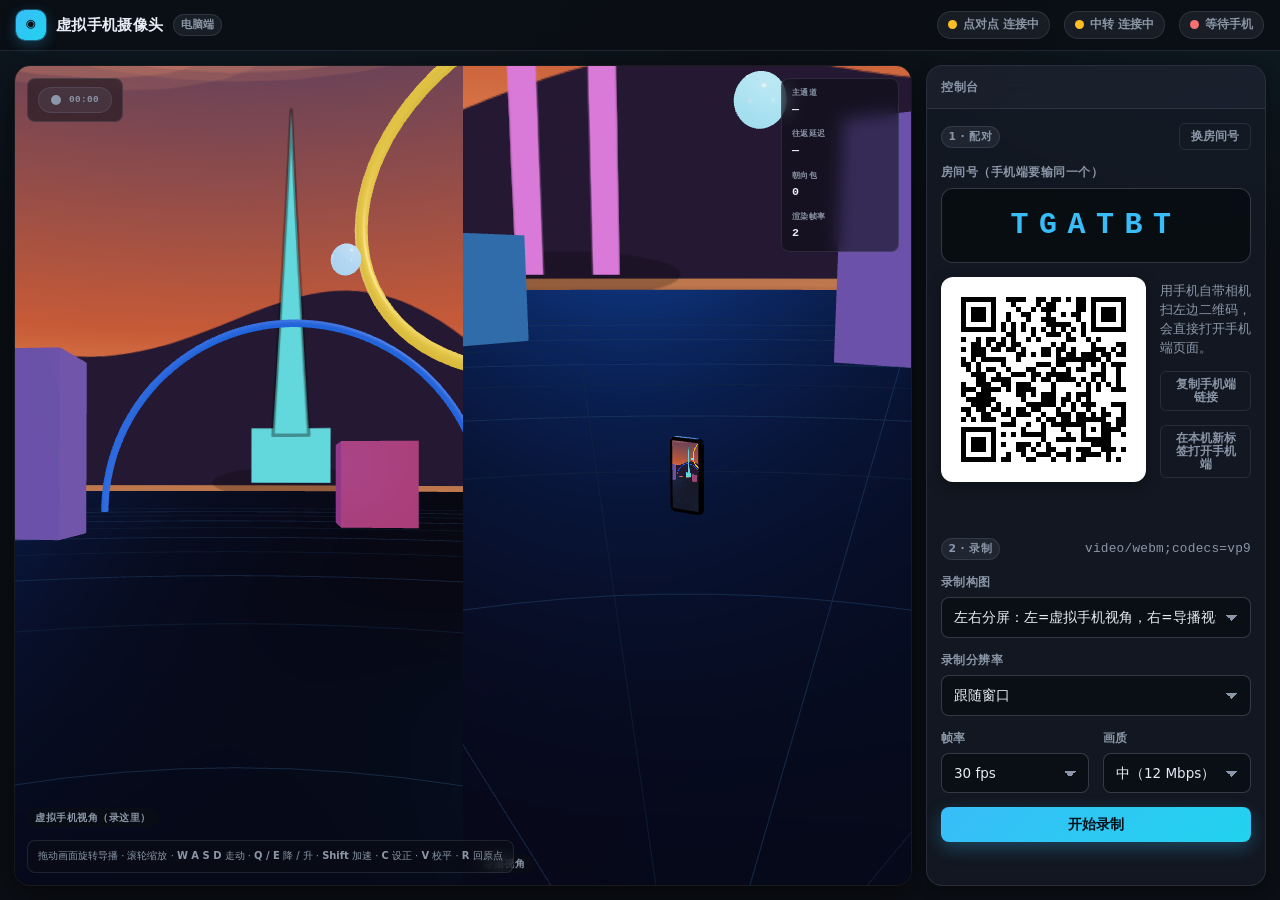
==== commit 99050d34: "Remove camera height limits for continuous Q/E ascent and descent" ====
--- a/pc.html
+++ b/pc.html
@@ -195,7 +195,7 @@
         </div>
         <div class="help">
           虚拟手机就是一个“人”：往哪看就往哪走，抬头看天也能照常前进。
-          Q / E 沿竖直方向下降 / 上升，松开后悬停，高度范围 0.25–40 米。
+          Q / E 沿竖直方向下降 / 上升，松开后悬停，不设高度上下限。
           走位会直接出现在录制画面里。
         </div>
 
